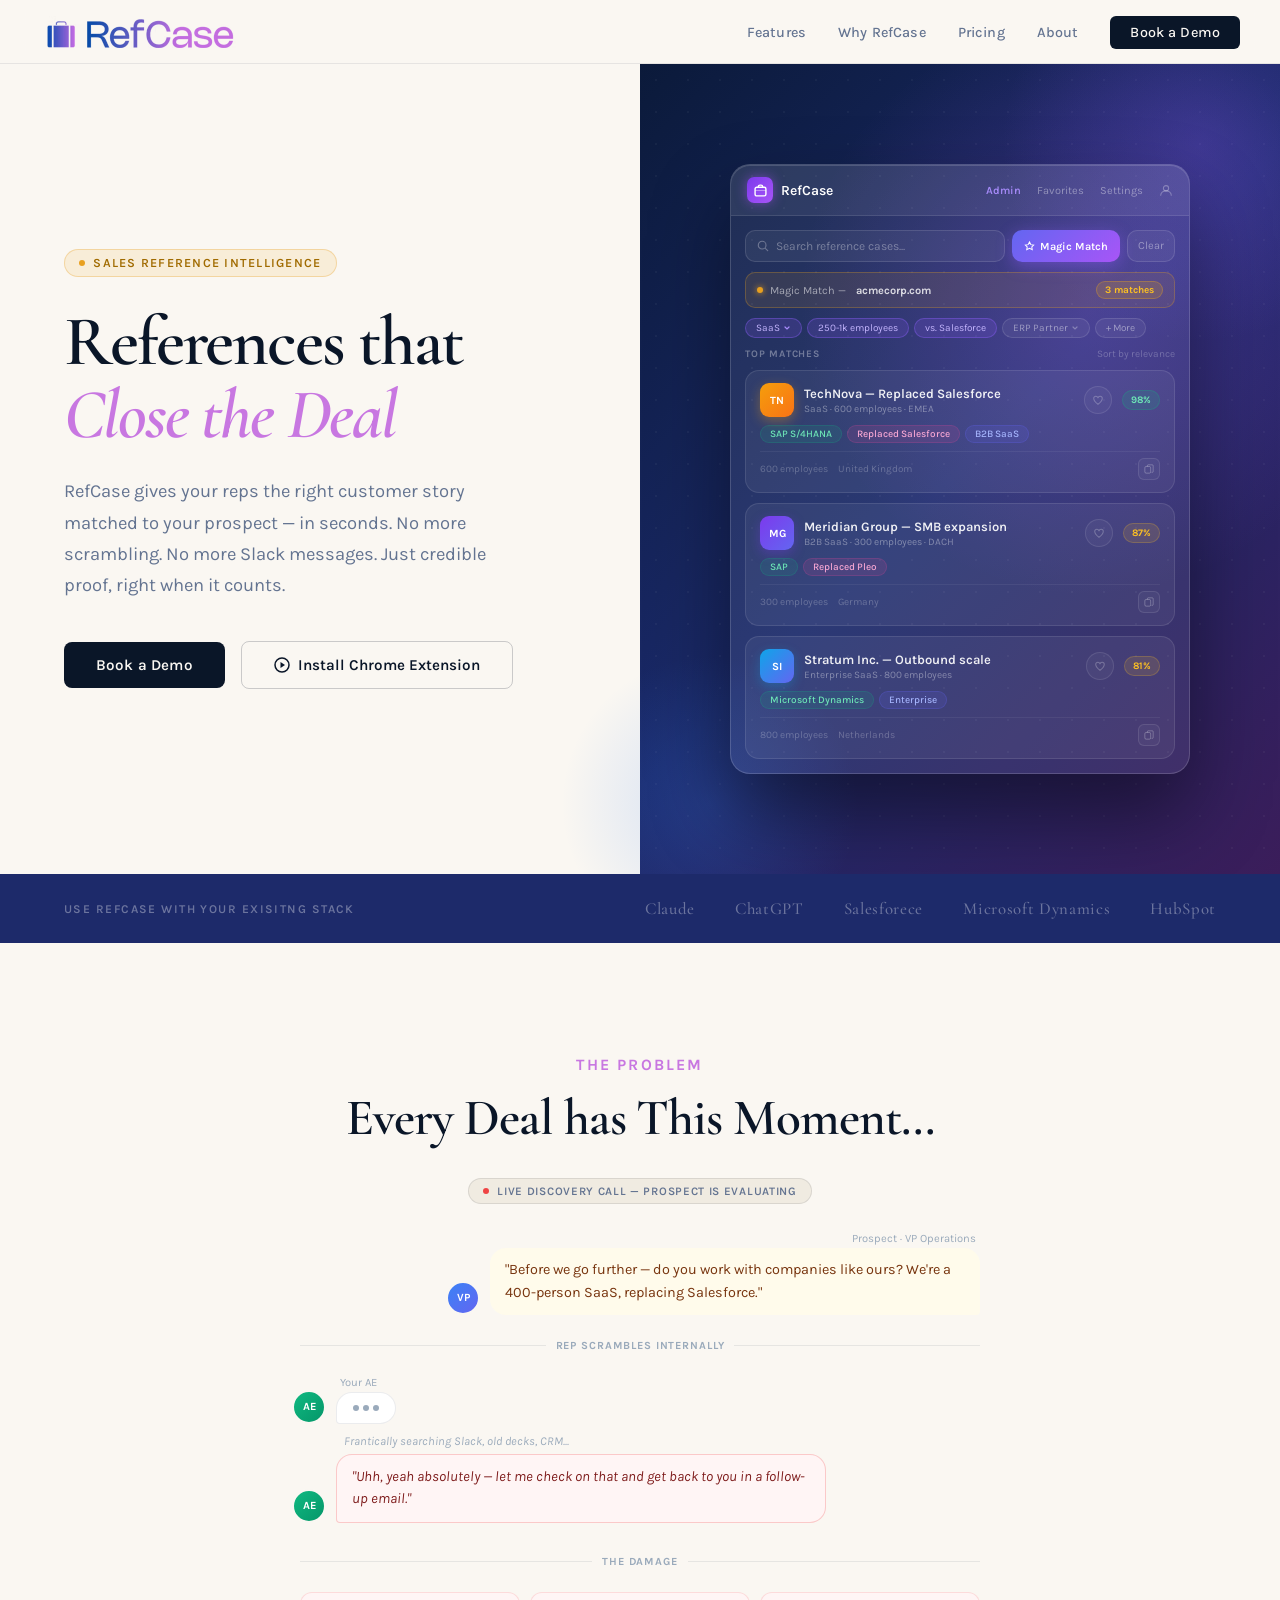
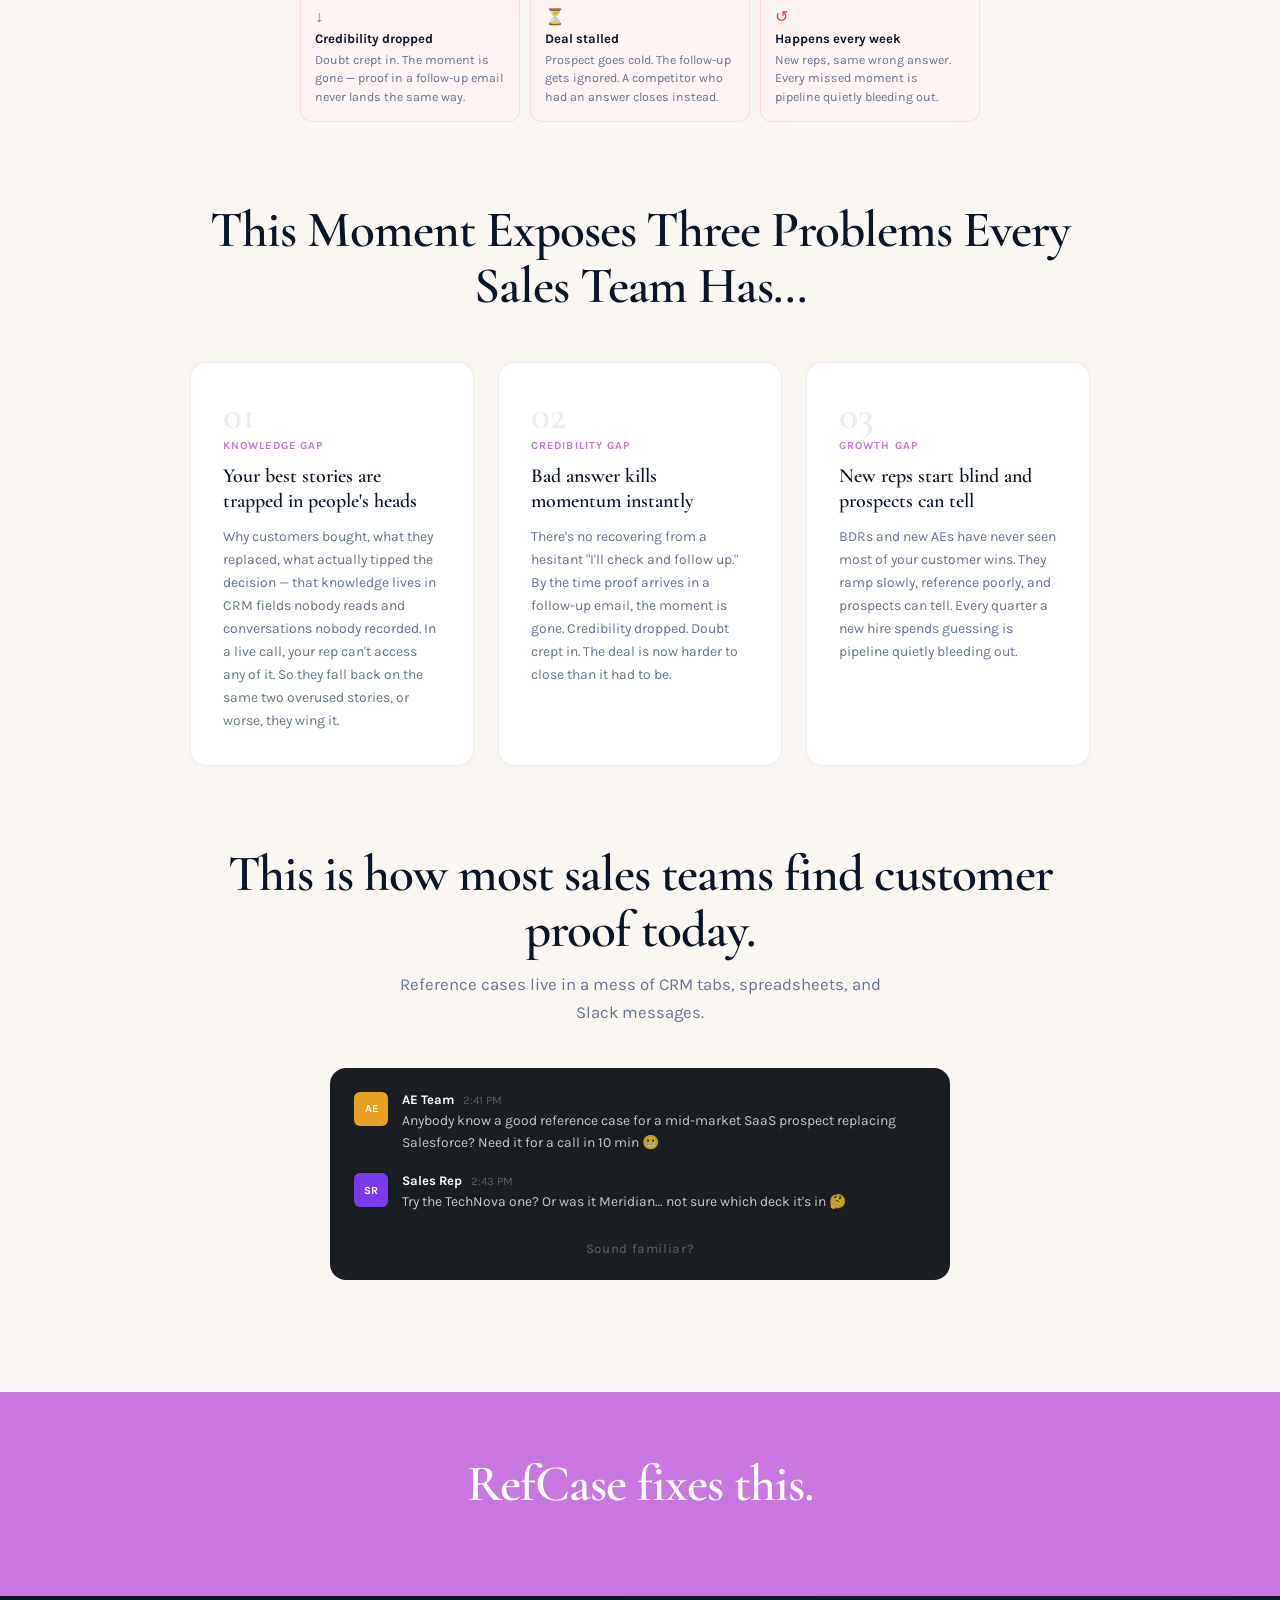
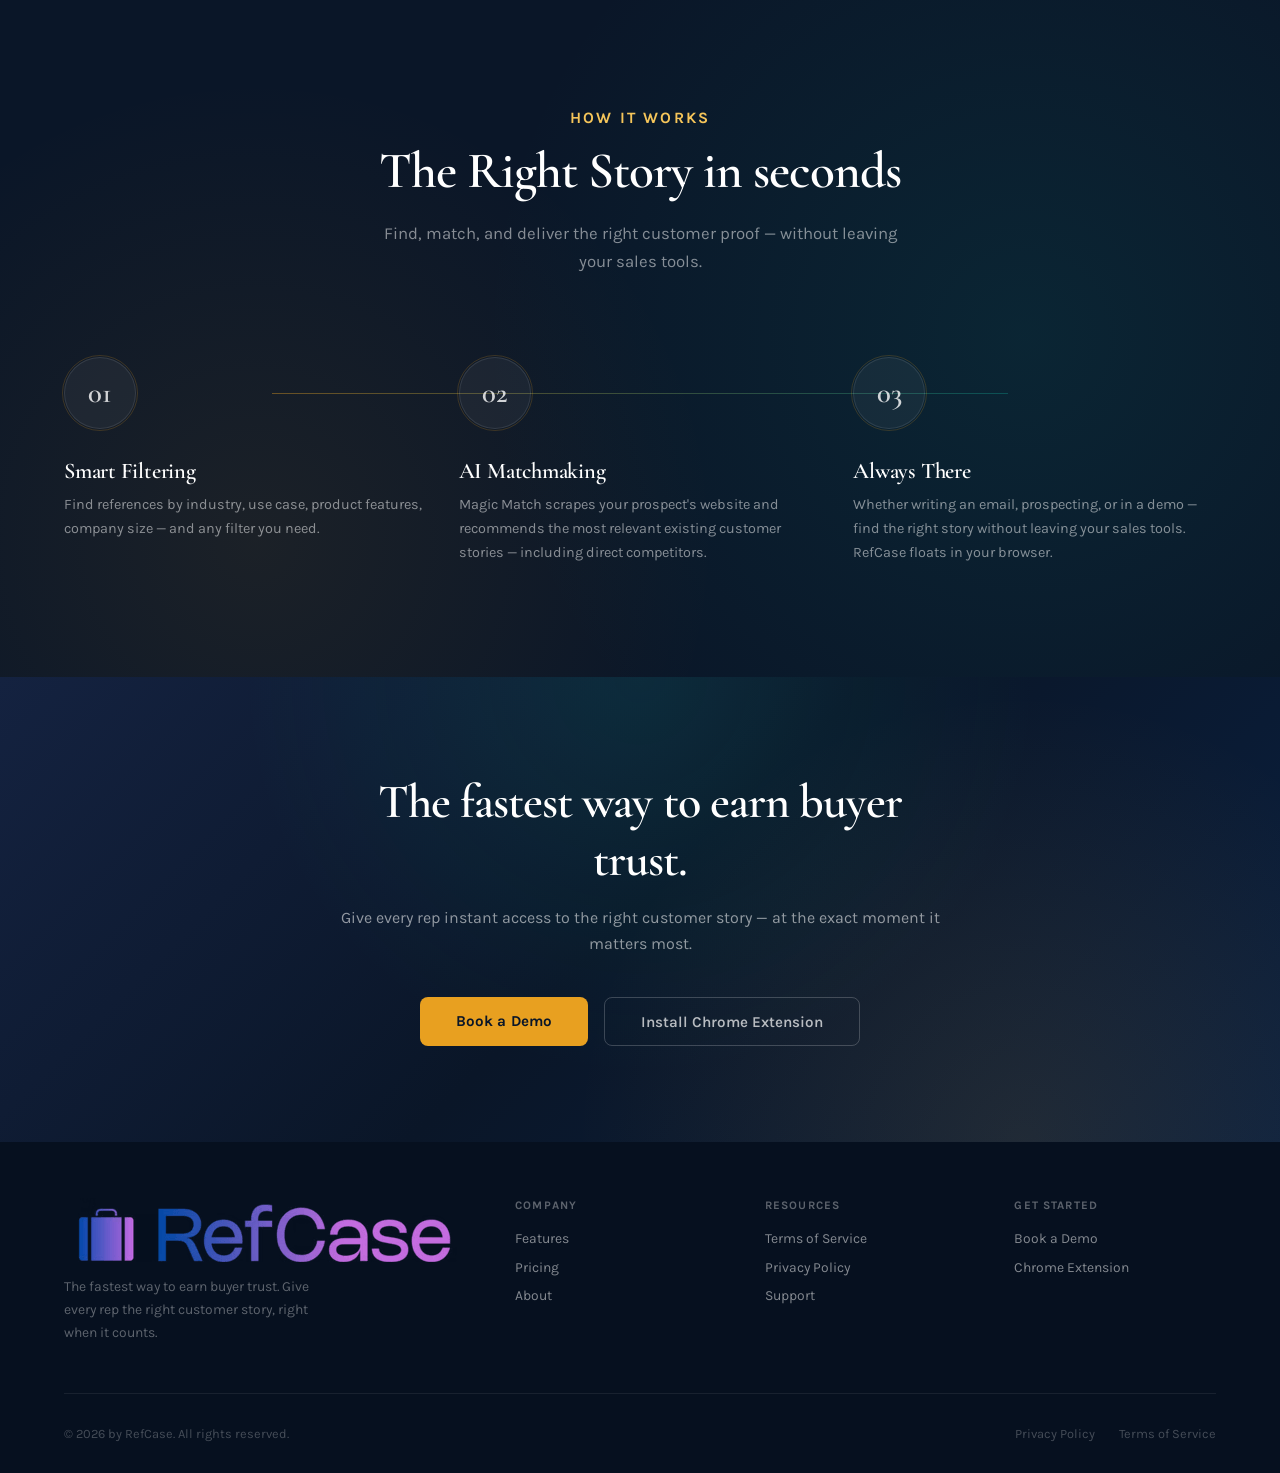
==== index.html @ 3f21d1bd "Update index.html" ====
<!DOCTYPE html>
<html lang="en">
<head>
  <meta charset="UTF-8" />
  <meta name="viewport" content="width=device-width, initial-scale=1.0" />
  <title>References that Close the Deal</title>
  <meta name="description" content="RefCase gives your reps the right customer story matched to your prospect — in seconds. No more scrambling. No more Slack messages. Just credible proof, right when it counts." />
  <link rel="icon" href="favicon.ico" />
  <link rel="preconnect" href="https://fonts.googleapis.com" />
  <link rel="preconnect" href="https://fonts.gstatic.com" crossorigin />
  <link href="https://fonts.googleapis.com/css2?family=Cormorant+Garamond:ital,wght@0,300;0,400;0,500;0,600;0,700;1,300;1,400;1,600&family=Karla:wght@300;400;500;600;700&display=swap" rel="stylesheet" />
  <link rel="stylesheet" href="styles.css" />
</head>
<body>

  <!-- ===================== NAV ===================== -->
  <nav class="rc-nav">
        <a href="/" class="rc-logo">
            <img src="refcase_logo.png" alt="RefCase Logo" class="rc-logo-img">
    </a>
    <ul class="rc-nav-links">
      <li><a href="#how-it-works">Features</a></li>
      <li><a href="#problems">Why RefCase</a></li>
      <li><a href="https://www.refcase.io/pricing-plans/list">Pricing</a></li>
      <li><a href="https://www.refcase.io/about-4">About</a></li>
      <li><a href="https://www.refcase.io/contact-8" class="rc-nav-cta">Book a Demo</a></li>
    </ul>
  </nav>

  <!-- ===================== HERO ===================== -->
  <section class="rc-hero">
    <div class="rc-hero-left">
      <div class="rc-hero-tag">
        <div class="rc-hero-tag-dot"></div>
        Sales Reference Intelligence
      </div>
      <!--
        ✏️ EDIT HERO HEADLINE
        Change the text between the <h1> tags.
        The <em> tag makes text italic + teal-coloured.
      -->
      <h1 class="rc-hero-h1">References that<br><em>Close the Deal</em></h1>

      <!--
        ✏️ EDIT HERO SUBTEXT
        Change the text inside the <p> tag below.
      -->
      <p class="rc-hero-sub">RefCase gives your reps the right customer story matched to your prospect — in seconds. No more scrambling. No more Slack messages. Just credible proof, right when it counts.</p>

      <div class="rc-hero-actions">
        <!--
          ✏️ EDIT BUTTONS
          Change button text between <a> tags.
          Change href="..." to update the link destination.
        -->
        <a href="https://calendar.app.google/RXbXHABojoUCLp5w7" class="rc-btn-primary">Book a Demo</a>
        <a href="https://chromewebstore.google.com/detail/refcase/ggefjeapiijanpcfjkcicklagkjidnmf" class="rc-btn-secondary">
          <svg width="16" height="16" viewBox="0 0 16 16" fill="none">
            <circle cx="8" cy="8" r="7" stroke="currentColor" stroke-width="1.5"/>
            <polygon points="6.5,5 11,8 6.5,11" fill="currentColor"/>
          </svg>
          Install Chrome Extension
        </a>
      </div>
    </div>

    <!-- ===================== HERO RIGHT ===================== -->
  
    <div class="rc-hero-right">
    <div class="rc-hero-bg-dots"></div>
    <div class="rc-hero-bg-glow"></div>
    <div class="rc-hero-bg-glow2"></div>
   <div class="g-panel">
    <div class="g-nav">
      <div class="g-brand">
        <div class="g-brand-icon">
          <svg width="13" height="13" viewBox="0 0 12 12" fill="none">
            <rect x="1" y="3" width="10" height="8" rx="1.5" stroke="white" stroke-width="1.3" fill="none"/>
            <path d="M4 3V2.5C4 1.67 4.67 1 5.5 1H6.5C7.33 1 8 1.67 8 2.5V3" stroke="white" stroke-width="1.3" fill="none" stroke-linecap="round"/>
            <line x1="1" y1="6" x2="11" y2="6" stroke="white" stroke-width="1" stroke-opacity="0.4"/>
          </svg>
        </div>
        RefCase
      </div>
      <div class="g-nav-links">
        <span class="act">Admin</span>
        <span>Favorites</span>
        <span>Settings</span>
        <svg width="14" height="14" viewBox="0 0 16 16" fill="none"><circle cx="8" cy="6" r="3" stroke="rgba(255,255,255,0.3)" stroke-width="1.2"/><path d="M2 14c0-3 2.7-5 6-5s6 2 6 5" stroke="rgba(255,255,255,0.3)" stroke-width="1.2" stroke-linecap="round"/></svg>
      </div>
    </div>
    <div class="g-body">
      <div class="g-search-row">
        <div class="g-input">
          <svg width="12" height="12" viewBox="0 0 14 14" fill="none"><circle cx="6" cy="6" r="4.5" stroke="rgba(255,255,255,0.3)" stroke-width="1.3"/><path d="M10 10l2.5 2.5" stroke="rgba(255,255,255,0.3)" stroke-width="1.3" stroke-linecap="round"/></svg>
          Search reference cases...
        </div>
        <div class="g-magic">
          <svg width="11" height="11" viewBox="0 0 12 12" fill="none"><path d="M6 1l1.5 3 3 .5-2 2 .5 3L6 8l-3 1.5.5-3-2-2 3-.5z" stroke="white" stroke-width="1.1" fill="none"/></svg>
          Magic Match
        </div>
        <div class="g-clear">Clear</div>
      </div>
      <div class="g-match-bar">
        <div class="g-dot"></div>
        Magic Match — <strong style="color:rgba(255,255,255,0.8);margin-left:3px">acmecorp.com</strong>
        <div class="g-match-badge">3 matches</div>
      </div>
      <div class="g-filters">
        <div class="g-pill act">SaaS <svg width="8" height="8" viewBox="0 0 8 8" fill="none"><path d="M2 3l2 2 2-2" stroke="#a78bfa" stroke-width="1.2" stroke-linecap="round"/></svg></div>
        <div class="g-pill act">250-1k employees</div>
        <div class="g-pill act">vs. Salesforce</div>
        <div class="g-pill">ERP Partner <svg width="8" height="8" viewBox="0 0 8 8" fill="none"><path d="M2 3l2 2 2-2" stroke="rgba(255,255,255,0.3)" stroke-width="1.2" stroke-linecap="round"/></svg></div>
        <div class="g-pill">+ More</div>
      </div>
      <div class="g-section-row">
        <div class="g-section-label">Top Matches</div>
        <div class="g-sort">Sort by relevance</div>
      </div>
      <div class="g-card">
        <div class="g-card-top">
          <div class="g-logo" style="background:linear-gradient(135deg,#f59e0b,#f97316);box-shadow:0 4px 12px rgba(245,158,11,0.35)">TN</div>
          <div class="g-card-info">
            <div class="g-card-name">TechNova — Replaced Salesforce</div>
            <div class="g-card-sub">SaaS · 600 employees · EMEA</div>
          </div>
          <div class="g-heart"><svg width="12" height="12" viewBox="0 0 14 14" fill="none"><path d="M7 12S2 8.5 2 5a2.5 2.5 0 015 0 2.5 2.5 0 015 0c0 3.5-5 7-5 7z" stroke="rgba(255,255,255,0.25)" stroke-width="1.2"/></svg></div>
          <div class="g-score hi">98%</div>
        </div>
        <div class="g-tags">
          <span class="g-tag gr">SAP S/4HANA</span>
          <span class="g-tag pk">Replaced Salesforce</span>
          <span class="g-tag bl">B2B SaaS</span>
        </div>
        <div class="g-card-footer">
          <div class="g-meta"><span>600 employees</span><span>United Kingdom</span></div>
          <div class="g-copy"><svg width="10" height="10" viewBox="0 0 12 12" fill="none"><rect x="1" y="3" width="7" height="8" rx="1.5" stroke="rgba(255,255,255,0.25)" stroke-width="1.2"/><path d="M4 3V2a1 1 0 011-1h5a1 1 0 011 1v7a1 1 0 01-1 1H9" stroke="rgba(255,255,255,0.25)" stroke-width="1.2"/></svg></div>
        </div>
      </div>
      <div class="g-card">
        <div class="g-card-top">
          <div class="g-logo" style="background:linear-gradient(135deg,#7c3aed,#6366f1);box-shadow:0 4px 12px rgba(124,58,237,0.35)">MG</div>
          <div class="g-card-info">
            <div class="g-card-name">Meridian Group — SMB expansion</div>
            <div class="g-card-sub">B2B SaaS · 300 employees · DACH</div>
          </div>
          <div class="g-heart"><svg width="12" height="12" viewBox="0 0 14 14" fill="none"><path d="M7 12S2 8.5 2 5a2.5 2.5 0 015 0 2.5 2.5 0 015 0c0 3.5-5 7-5 7z" stroke="rgba(255,255,255,0.25)" stroke-width="1.2"/></svg></div>
          <div class="g-score md">87%</div>
        </div>
        <div class="g-tags">
          <span class="g-tag gr">SAP</span>
          <span class="g-tag pk">Replaced Pleo</span>
        </div>
        <div class="g-card-footer">
          <div class="g-meta"><span>300 employees</span><span>Germany</span></div>
          <div class="g-copy"><svg width="10" height="10" viewBox="0 0 12 12" fill="none"><rect x="1" y="3" width="7" height="8" rx="1.5" stroke="rgba(255,255,255,0.25)" stroke-width="1.2"/><path d="M4 3V2a1 1 0 011-1h5a1 1 0 011 1v7a1 1 0 01-1 1H9" stroke="rgba(255,255,255,0.25)" stroke-width="1.2"/></svg></div>
        </div>
      </div>
      <div class="g-card">
        <div class="g-card-top">
          <div class="g-logo" style="background:linear-gradient(135deg,#0ea5e9,#6366f1);box-shadow:0 4px 12px rgba(14,165,233,0.3)">SI</div>
          <div class="g-card-info">
            <div class="g-card-name">Stratum Inc. — Outbound scale</div>
            <div class="g-card-sub">Enterprise SaaS · 800 employees</div>
          </div>
          <div class="g-heart"><svg width="12" height="12" viewBox="0 0 14 14" fill="none"><path d="M7 12S2 8.5 2 5a2.5 2.5 0 015 0 2.5 2.5 0 015 0c0 3.5-5 7-5 7z" stroke="rgba(255,255,255,0.25)" stroke-width="1.2"/></svg></div>
          <div class="g-score md">81%</div>
        </div>
        <div class="g-tags">
          <span class="g-tag gr">Microsoft Dynamics</span>
          <span class="g-tag bl">Enterprise</span>
        </div>
        <div class="g-card-footer">
          <div class="g-meta"><span>800 employees</span><span>Netherlands</span></div>
          <div class="g-copy"><svg width="10" height="10" viewBox="0 0 12 12" fill="none"><rect x="1" y="3" width="7" height="8" rx="1.5" stroke="rgba(255,255,255,0.25)" stroke-width="1.2"/><path d="M4 3V2a1 1 0 011-1h5a1 1 0 011 1v7a1 1 0 01-1 1H9" stroke="rgba(255,255,255,0.25)" stroke-width="1.2"/></svg></div>
        </div>
      </div>
</div>
</section>

   <!-- TECH STACK TRUST BAR -->
  <div class="rc-trust-bar">
    <span class="rc-trust-label">Use RefCase with your exisitng stack</span>
    <div class="rc-trust-companies">
      <span class="rc-trust-company">Claude</span>
      <span class="rc-trust-company">ChatGPT</span>
      <span class="rc-trust-company">Salesforece</span>
      <span class="rc-trust-company">Microsoft Dynamics</span>
      <span class="rc-trust-company">HubSpot</span>

    </div>
  </div>
  
  <!-- ===================== THE PROBLEM ===================== -->
  <section id="problems" class="rc-moment-section">
    <div class="rc-moment-inner">
      <span class="rc-section-tag" style="text-align:center;display:block">The Problem</span>

      <!--
        ✏️ EDIT SECTION HEADLINES & CALLOUT TEXT
        Find the text between the tags below and update it.
      -->
      <h2 class="rc-section-h2" style="text-align:center;margin-bottom:2rem">Every Deal has This Moment...</h2>

     <div class="rc-convo-wrap">

        <div class="rc-convo-context">
          <span><div class="rc-live-dot"></div> Live discovery call — prospect is evaluating</span>
        </div>

        <div class="rc-msg-row rc-msg-right">
          <div class="rc-msg-col">
            <div class="rc-msg-name">Prospect · VP Operations</div>
            <div class="rc-bubble rc-bubble-pain">"Before we go further — do you work with companies like ours? We're a 400-person SaaS, replacing Salesforce."</div>
          </div>
          <div class="rc-avatar rc-avatar-prospect">VP</div>
        </div>

        <div class="rc-convo-divider">
          <div class="rc-divider-line"></div>
          <div class="rc-divider-label">Rep scrambles internally</div>
          <div class="rc-divider-line"></div>
        </div>

        <div class="rc-msg-row">
          <div class="rc-avatar rc-avatar-rep">AE</div>
          <div class="rc-msg-col">
            <div class="rc-msg-name">Your AE</div>
            <div class="rc-typing"><span></span><span></span><span></span></div>
          </div>
        </div>

        <div class="rc-scramble-note">Frantically searching Slack, old decks, CRM...</div>

        <div class="rc-msg-row" style="margin-top: 4px;">
          <div class="rc-avatar rc-avatar-rep">AE</div>
          <div class="rc-msg-col">
            <div class="rc-bubble rc-bubble-bad">"Uhh, yeah absolutely — let me check on that and get back to you in a follow-up email."</div>
          </div>
        </div>

        <div class="rc-convo-divider" style="margin-top: 2rem;">
          <div class="rc-divider-line"></div>
          <div class="rc-divider-label">The damage</div>
          <div class="rc-divider-line"></div>
        </div>

        <div class="rc-outcome-row">
          <div class="rc-outcome-card">
            <div class="rc-outcome-icon">↓</div>
            <div class="rc-outcome-label">Credibility dropped</div>
            <div class="rc-outcome-desc">Doubt crept in. The moment is gone — proof in a follow-up email never lands the same way.</div>
          </div>
          <div class="rc-outcome-card">
            <div class="rc-outcome-icon">⏳</div>
            <div class="rc-outcome-label">Deal stalled</div>
            <div class="rc-outcome-desc">Prospect goes cold. The follow-up gets ignored. A competitor who had an answer closes instead.</div>
          </div>
          <div class="rc-outcome-card">
            <div class="rc-outcome-icon">↺</div>
            <div class="rc-outcome-label">Happens every week</div>
            <div class="rc-outcome-desc">New reps, same wrong answer. Every missed moment is pipeline quietly bleeding out.</div>
          </div>
        </div>

      </div>

      <h2 class="rc-section-h2" style="text-align:center;margin-top:5rem;margin-bottom:3rem">
        This Moment Exposes Three Problems Every Sales Team Has...
      </h2>

      <div class="rc-problems-grid">

        <!--
          ✏️ EDIT PROBLEM CARDS
          Each card has a number, label, <h3> title, and <p> body.
          Update the text inside those tags.
        -->
        <div class="rc-problem-card">
          <div class="rc-problem-num">01</div>
          <div class="rc-problem-label">Knowledge Gap</div>
          <h3>Your best stories are trapped in people's heads</h3>
          <p>Why customers bought, what they replaced, what actually tipped the decision — that knowledge lives in CRM fields nobody reads and conversations nobody recorded. In a live call, your rep can't access any of it. So they fall back on the same two overused stories, or worse, they wing it.</p>
        </div>

        <div class="rc-problem-card">
          <div class="rc-problem-num">02</div>
          <div class="rc-problem-label">Credibility Gap</div>
          <h3>Bad answer kills momentum instantly</h3>
          <p>There's no recovering from a hesitant "I'll check and follow up." By the time proof arrives in a follow-up email, the moment is gone. Credibility dropped. Doubt crept in. The deal is now harder to close than it had to be.</p>
        </div>

        <div class="rc-problem-card">
          <div class="rc-problem-num">03</div>
          <div class="rc-problem-label">Growth Gap</div>
          <h3>New reps start blind and prospects can tell</h3>
          <p>BDRs and new AEs have never seen most of your customer wins. They ramp slowly, reference poorly, and prospects can tell. Every quarter a new hire spends guessing is pipeline quietly bleeding out.</p>
        </div>

      </div>

      <!-- Slack mess illustration -->
      <div class="rc-mess-block">
        <h2 class="rc-section-h2" style="text-align:center;margin-bottom:0.75rem">This is how most sales teams find customer proof today.</h2>
        <p class="rc-section-sub" style="text-align:center;margin:0 auto 2.5rem">Reference cases live in a mess of CRM tabs, spreadsheets, and Slack messages.</p>
        <div class="rc-slack-mock">
          <!--
            ✏️ EDIT SLACK MESSAGES
            Update name, time, and message text in the blocks below.
          -->
          <div class="rc-slack-msg">
            <div class="rc-slack-avatar" style="background:#e8a020">AE</div>
            <div class="rc-slack-body">
              <div class="rc-slack-name">AE Team <span class="rc-slack-time">2:41 PM</span></div>
              <div class="rc-slack-text">Anybody know a good reference case for a mid-market SaaS prospect replacing Salesforce? Need it for a call in 10 min 😬</div>
            </div>
          </div>
          <div class="rc-slack-msg">
            <div class="rc-slack-avatar" style="background:#7c3aed">SR</div>
            <div class="rc-slack-body">
              <div class="rc-slack-name">Sales Rep <span class="rc-slack-time">2:43 PM</span></div>
              <div class="rc-slack-text">Try the TechNova one? Or was it Meridian… not sure which deck it's in 🤔</div>
            </div>
          </div>
          <div class="rc-slack-label">Sound familiar?</div>
        </div>
      </div>
    </div>
  </section>

  <!-- ===================== THE FIX ===================== -->
  <section class="rc-fix-section">
    <div class="rc-fix-inner">
      <h2 class="rc-section-h2" style="text-align:center;color:white;font-size:clamp(2rem,4vw,3.5rem)">RefCase fixes this.</h2>
    </div>
  </section>

  <!-- ===================== HOW IT WORKS ===================== -->
  <section id="how-it-works" class="rc-hiw">
    <div class="rc-hiw-bg"></div>
    <div class="rc-hiw-inner">
      <div class="rc-hiw-header">
        <span class="rc-section-tag">How It Works</span>
        <!--
          ✏️ EDIT HOW IT WORKS HEADLINE & SUBTEXT below.
        -->
        <h2 class="rc-section-h2">The Right Story in seconds</h2>
        <p class="rc-section-sub">Find, match, and deliver the right customer proof — without leaving your sales tools.</p>
      </div>
      <div class="rc-steps">
        <!--
          ✏️ EDIT STEPS: update <h3> and <p> for each step.
        -->
        <div class="rc-step">
          <div class="rc-step-num">01</div>
          <h3>Smart Filtering</h3>
          <p>Find references by industry, use case, product features, company size — and any filter you need.</p>
        </div>
        <div class="rc-step">
          <div class="rc-step-num">02</div>
          <h3>AI Matchmaking</h3>
          <p>Magic Match scrapes your prospect's website and recommends the most relevant existing customer stories — including direct competitors.</p>
        </div>
        <div class="rc-step">
          <div class="rc-step-num">03</div>
          <h3>Always There</h3>
          <p>Whether writing an email, prospecting, or in a demo — find the right story without leaving your sales tools. RefCase floats in your browser.</p>
        </div>
      </div>
    </div>
  </section>

  <!-- ===================== CTA ===================== -->
  <section class="rc-cta-banner">
    <div class="rc-cta-banner-bg"></div>
    <div class="rc-cta-banner-inner">
      <!--
        ✏️ EDIT CTA SECTION TEXT below.
      -->
      <h2>The fastest way to earn buyer trust.</h2>
      <p>Give every rep instant access to the right customer story — at the exact moment it matters most.</p>
      <div class="rc-cta-banner-actions">
        <a href="https://calendar.app.google/RXbXHABojoUCLp5w7" class="rc-btn-amber">Book a Demo</a>
        <a href="https://chromewebstore.google.com/detail/refcase/ggefjeapiijanpcfjkcicklagkjidnmf" class="rc-btn-ghost">Install Chrome Extension</a>
      </div>
     
    </div>
  </section>

  <!-- ===================== FOOTER ===================== -->
  <footer class="rc-footer">
    <div class="rc-footer-top">
      <div class="rc-footer-brand">
        <div class="rc-footer-logo">
  <img src="refcase_logo.png" alt="RefCase Logo" class="rc-footer-logo-img">
</div>
        <!--
          ✏️ EDIT FOOTER TAGLINE below.
        -->
        <p>The fastest way to earn buyer trust. Give every rep the right customer story, right when it counts.</p>
      </div>
      <div class="rc-footer-col">
        <h4>Company</h4>
        <ul>
          <li><a href="https://www.refcase.io">Features</a></li>
          <li><a href="https://www.refcase.io/pricing-plans/list">Pricing</a></li>
          <li><a href="https://www.refcase.io/about-4">About</a></li>
        </ul>
      </div>
      <div class="rc-footer-col">
        <h4>Resources</h4>
        <ul>
          <li><a href="https://www.refcase.io/copy-of-privacy-policy">Terms of Service</a></li>
          <li><a href="https://www.refcase.io/privacy-policy">Privacy Policy</a></li>
          <li><a href="https://www.refcase.io/support">Support</a></li>
        </ul>
      </div>
      <div class="rc-footer-col">
        <h4>Get Started</h4>
        <ul>
          <li><a href="https://www.refcase.io/contact-8">Book a Demo</a></li>
          <li><a href="https://chromewebstore.google.com/detail/refcase/ggefjeapiijanpcfjkcicklagkjidnmf">Chrome Extension</a></li>
        </ul>
      </div>
    </div>
    <div class="rc-footer-bottom">
      <!--
        ✏️ EDIT COPYRIGHT YEAR below.
      -->
      <div class="rc-footer-copy">© 2026 by RefCase. All rights reserved.</div>
      <div class="rc-footer-legal">
        <a href="https://www.refcase.io/privacy-policy">Privacy Policy</a>
        <a href="https://www.refcase.io/copy-of-privacy-policy">Terms of Service</a>
      </div>
    </div>
  </footer>

  <script src="script.js"></script>
</body>
</html>
---- styles.css ----
/* =========================================================
   RefCase â€” styles.css
   GitHub Pages ready Â· no build tools required
   ========================================================= */

/* --- Reset & Base --- */
*, *::before, *::after { box-sizing: border-box; margin: 0; padding: 0; }
html { -webkit-text-size-adjust: 100%; scroll-behavior: smooth; }
body {
  -webkit-font-smoothing: antialiased;
  font-family: 'Karla', system-ui, sans-serif;
  background: var(--cream);
  color: var(--text-body);
  overflow-x: hidden;
}
img, svg, video { display: block; max-width: 100%; }
a { color: inherit; text-decoration: inherit; }
ul, ol { list-style: none; }
button { font: inherit; cursor: pointer; border: none; background: none; }

/* --- Design Tokens --- */
:root {
  --navy:        #0a1628;
  --navy-mid:    #142240;
  --navy-light:  #1e3a5f;
  --amber:       #e8a020;
  --amber-light: #f5c55a;
  --teal:        #c877e1;
  --cream:       #faf7f2;
  --cream-dark:  #f0ebe1;
  --slate:       #647491;
  --slate-light: #9aaabb;
  --white:       #ffffff;
  --text-dark:   #0a1628;
  --text-body:   #334155;
}

/* --- Animations --- */
@keyframes fadeSlideUp {
  from { opacity: 0; transform: translateY(20px); }
  to   { opacity: 1; transform: translateY(0); }
}
@keyframes pulse {
  0%, 100% { opacity: 1; transform: scale(1); }
  50%       { opacity: 0.5; transform: scale(0.8); }
}

/* =========================================================
   NAV
   ========================================================= */
.rc-nav {
  position: sticky;
  top: 0;
  z-index: 100;
  background: rgba(250,247,242,0.92);
  backdrop-filter: blur(12px);
  border-bottom: 1px solid rgba(10,22,40,0.08);
  padding:  16px 40px;
  display: flex;
  align-items: center;
  justify-content: space-between;
  height: 64px;
}
.rc-logo {
  display: flex;
  align-items: center;
  gap: 10px;
  font-family: 'Cormorant Garamond', serif;
  font-size: 1.5rem;
  font-weight: 600;
  color: var(--navy);
  letter-spacing: -0.02em;
}
.rc-logo-img {
  height: 32px; /* adjust as needed */
  width: auto;
  display: block;
}
.rc-nav-links {
  display: flex;
  align-items: center;
  gap: 2rem;
}
.rc-nav-links a {
  color: var(--slate);
  font-size: 0.9rem;
  font-weight: 500;
  letter-spacing: 0.01em;
  transition: color 0.2s;
}
.rc-nav-links a:hover { color: var(--navy); }
.rc-nav-cta {
  background: var(--navy) !important;
  color: var(--cream) !important;
  padding: 0.5rem 1.25rem;
  border-radius: 6px;
  transition: background 0.2s, transform 0.15s !important;
}
.rc-nav-cta:hover {
  background: var(--navy-light) !important;
  transform: translateY(-1px);
}

/* =========================================================
   HERO
   ========================================================= */
.rc-hero {
  min-height: 90vh;
  display: grid;
  grid-template-columns: 1fr 1fr;
  position: relative;
  overflow: hidden;
  align-items: center;
}
.rc-hero-left {
  padding: 5rem 3rem 5rem 4rem;
  display: flex;
  flex-direction: column;
  justify-content: center;
  position: relative;
  z-index: 2;
}
.rc-hero-tag {
  display: inline-flex;
  align-items: center;
  gap: 8px;
  background: rgba(232,160,32,0.12);
  border: 1px solid rgba(232,160,32,0.3);
  color: #a06b00;
  font-size: 0.78rem;
  font-weight: 600;
  letter-spacing: 0.1em;
  text-transform: uppercase;
  padding: 0.35rem 0.9rem;
  border-radius: 100px;
  margin-bottom: 1.75rem;
  width: fit-content;
  animation: fadeSlideUp 0.6s ease both;
}
.rc-hero-tag-dot {
  width: 6px;
  height: 6px;
  background: var(--amber);
  border-radius: 50%;
  animation: pulse 2s ease-in-out infinite;
}
.rc-hero-h1 {
  font-family: 'Cormorant Garamond', serif;
  font-size: clamp(3rem, 5.5vw, 5.5rem);
  font-weight: 600;
  line-height: 1.05;
  color: var(--navy);
  letter-spacing: -0.03em;
  margin-bottom: 1.5rem;
  animation: fadeSlideUp 0.6s 0.1s ease both;
}
.rc-hero-h1 em { font-style: italic; color: var(--teal); }
.rc-hero-sub {
  font-size: 1.15rem;
  line-height: 1.7;
  color: var(--slate);
  max-width: 460px;
  margin-bottom: 2.5rem;
  animation: fadeSlideUp 0.6s 0.2s ease both;
}
.rc-hero-actions {
  display: flex;
  align-items: center;
  gap: 1rem;
  flex-wrap: wrap;
  animation: fadeSlideUp 0.6s 0.3s ease both;
}
.rc-btn-primary {
  background: var(--navy);
  color: var(--cream);
  padding: 0.85rem 2rem;
  border-radius: 8px;
  font-size: 0.95rem;
  font-weight: 600;
  font-family: 'Karla', sans-serif;
  letter-spacing: 0.01em;
  transition: background 0.2s, transform 0.15s, box-shadow 0.2s;
  display: inline-block;
}
.rc-btn-primary:hover {
  background: var(--navy-light);
  transform: translateY(-2px);
  box-shadow: 0 8px 24px rgba(10,22,40,0.2);
}
.rc-btn-secondary {
  background: transparent;
  color: var(--navy);
  padding: 0.85rem 2rem;
  border-radius: 8px;
  font-size: 0.95rem;
  font-weight: 600;
  font-family: 'Karla', sans-serif;
  border: 1.5px solid rgba(10,22,40,0.2);
  transition: border-color 0.2s, background 0.2s;
  display: inline-flex;
  align-items: center;
  gap: 0.5rem;
}
.rc-btn-secondary:hover {
  border-color: var(--navy);
  background: rgba(10,22,40,0.04);
}
.rc-hero-social-proof {
  margin-top: 3rem;
  display: flex;
  align-items: center;
  gap: 1rem;
  animation: fadeSlideUp 0.6s 0.4s ease both;
}
.rc-avatars { display: flex; }
.rc-avatar {
  width: 32px;
  height: 32px;
  border-radius: 50%;
  border: 2px solid var(--cream);
  margin-left: -8px;
  font-size: 0.7rem;
  font-weight: 700;
  display: flex;
  align-items: center;
  justify-content: center;
  color: white;
}
.rc-avatars .rc-avatar:first-child { margin-left: 0; }
.rc-social-text { font-size: 0.82rem; color: var(--slate); line-height: 1.4; }
.rc-social-text strong { color: var(--navy); font-weight: 600; }

/* Hero Right */
.rc-hero-right {
  display: flex;
  position: relative;
  align-items: center;
  justify-content: center;
  align-self: stretch;        /* ← fills the full grid row */
  min-height: 90vh;           /* ← fallback to match hero height */
  background: radial-gradient(
      circle at 70% 30%,
      rgba(168, 85, 247, 0.25),
      transparent 40%
    ),
    linear-gradient(
      135deg,
      #0b1a3a 0%,
      #1b2a6b 50%,
      #3b1d5a 100%
    );
}
.rc-demo {
  width: 100%;
  max-width: 460px;
  background: rgba(255,255,255,0.06);
  border-radius: 14px;
  padding: 1.25rem;
  position: relative;
  z-index: 2;
}
.rc-hero-bg-dots {
  position: absolute;
  inset: 0;
  background-image: radial-gradient(circle, rgba(255,255,255,0.04) 1px, transparent 1px);
  background-size: 32px 32px;
}
.rc-hero-bg-glow {
  position: absolute;
  width: 400px;
  height: 400px;
  background: radial-gradient(circle, rgba(139,92,246,0.25) 0%, transparent 70%);
  top: -120px;
  right: -120px;
  pointer-events: none;
}
.rc-hero-bg-glow2 {
  position: absolute;
  width: 300px;
  height: 300px;
  background: radial-gradient(circle, rgba(59,130,246,0.2) 0%, transparent 70%);
  bottom: -80px;
  left: -80px;
  pointer-events: none;
}

/* Dashboard Mockup */
.rc-mock-wrap {
  background: linear-gradient(135deg, #0b1a3a 0%, #1b2a6b 50%, #3b1d5a 100%);
  border-radius: 20px;
  padding: 3px;
  max-width: 440px;
  margin: 0 auto;
}
.rc-mock {
  background: #f8f7ff;
  border-radius: 18px;
  overflow: hidden;
  font-family: 'Karla', sans-serif;
}
.rc-mock-nav {
  background: white;
  border-bottom: 0.5px solid #e8e6f0;
  padding: 10px 14px;
  display: flex;
  align-items: center;
  justify-content: space-between;
}
.rc-mock-brand {
  display: flex;
  align-items: center;
  gap: 6px;
  font-size: 13px;
  font-weight: 500;
  color: #1a1040;
}
.rc-mock-brand-icon {
  width: 20px;
  height: 20px;
  background: linear-gradient(135deg, #7c3aed, #a855f7);
  border-radius: 5px;
  display: flex;
  align-items: center;
  justify-content: center;
}
.rc-mock-nav-links {
  display: flex;
  gap: 14px;
  align-items: center;
}
.rc-mock-nav-links span { font-size: 11px; color: #888; }
.rc-mock-nav-links span.active { color: #7c3aed; font-weight: 500; }
.rc-mock-body {
  padding: 14px;
  display: flex;
  flex-direction: column;
  gap: 10px;
}
.rc-mock-search-row { display: flex; gap: 6px; }
.rc-mock-input {
  flex: 1;
  border: 1px solid #e0ddf0;
  border-radius: 8px;
  padding: 7px 10px;
  font-size: 12px;
  color: #aaa;
  background: white;
  display: flex;
  align-items: center;
  gap: 6px;
}
.rc-mock-magic {
  background: linear-gradient(135deg, #6366f1, #a855f7);
  color: white;
  border-radius: 8px;
  padding: 7px 11px;
  font-size: 11px;
  font-weight: 500;
  display: flex;
  align-items: center;
  gap: 5px;
  white-space: nowrap;
}
.rc-mock-clear {
  border: 1px solid #e0ddf0;
  border-radius: 8px;
  padding: 7px 9px;
  font-size: 11px;
  color: #888;
  background: white;
}
.rc-mock-match-bar {
  background: rgba(232,160,32,0.08);
  border: 1px solid rgba(232,160,32,0.25);
  border-radius: 8px;
  padding: 7px 10px;
  display: flex;
  align-items: center;
  gap: 6px;
  font-size: 11px;
  color: #666;
}
.rc-mock-match-dot {
  width: 6px; height: 6px;
  border-radius: 50%;
  background: #e8a020;
  flex-shrink: 0;
}
.rc-mock-match-badge {
  margin-left: auto;
  background: rgba(232,160,32,0.15);
  color: #a06b00;
  font-size: 10px;
  font-weight: 600;
  padding: 2px 7px;
  border-radius: 100px;
  border: 1px solid rgba(232,160,32,0.3);
}
.rc-mock-filters { display: flex; gap: 5px; flex-wrap: wrap; }
.rc-mock-filter {
  font-size: 10px;
  padding: 3px 9px;
  border-radius: 100px;
  border: 1px solid #e0ddf0;
  background: white;
  color: #888;
  display: flex;
  align-items: center;
  gap: 3px;
}
.rc-mock-filter.active {
  background: rgba(124,58,237,0.08);
  border-color: rgba(124,58,237,0.3);
  color: #7c3aed;
}
.rc-mock-section-row { display: flex; justify-content: space-between; align-items: center; }
.rc-mock-section-label {
  font-size: 11px;
  font-weight: 500;
  color: #888;
  text-transform: uppercase;
  letter-spacing: 0.05em;
}
.rc-mock-sort { font-size: 10px; color: #aaa; }
.rc-card {
  background: white;
  border: 1px solid #eeeaf8;
  border-radius: 12px;
  padding: 11px 13px;
  display: flex;
  flex-direction: column;
  gap: 7px;
  transition: border-color 0.15s;
}
.rc-card:hover { border-color: #c4b5fd; }
.rc-card-top { display: flex; align-items: center; gap: 9px; }
.rc-card-logo {
  width: 32px; height: 32px;
  border-radius: 8px;
  display: flex;
  align-items: center;
  justify-content: center;
  font-size: 11px;
  font-weight: 700;
  color: white;
  flex-shrink: 0;
}
.rc-card-info { flex: 1; min-width: 0; }
.rc-card-name { font-size: 13px; font-weight: 500; color: #1a1040; }
.rc-card-sub { font-size: 11px; color: #999; margin-top: 1px; }
.rc-card-heart {
  width: 26px; height: 26px;
  border-radius: 50%;
  border: 1px solid #eeeaf8;
  display: flex;
  align-items: center;
  justify-content: center;
  flex-shrink: 0;
}
.rc-card-tags { display: flex; gap: 5px; flex-wrap: wrap; }
.rc-tag {
  font-size: 10px;
  padding: 2px 8px;
  border-radius: 100px;
  font-weight: 500;
}
.rc-tag.green { background: rgba(16,185,129,0.1); color: #065f46; border: 1px solid rgba(16,185,129,0.2); }
.rc-tag.pink  { background: rgba(236,72,153,0.1);  color: #9d174d; border: 1px solid rgba(236,72,153,0.2); }
.rc-tag.blue  { background: rgba(59,130,246,0.1);  color: #1e40af; border: 1px solid rgba(59,130,246,0.2); }
.rc-card-footer {
  display: flex;
  justify-content: space-between;
  align-items: center;
  padding-top: 4px;
  border-top: 0.5px solid #f0edf8;
}
.rc-card-meta { font-size: 10px; color: #bbb; display: flex; gap: 10px; }
.rc-card-copy {
  width: 22px; height: 22px;
  border-radius: 5px;
  border: 1px solid #e8e4f5;
  display: flex;
  align-items: center;
  justify-content: center;
}
.rc-card-score {
  font-size: 10px;
  font-weight: 700;
  padding: 2px 7px;
  border-radius: 100px;
}
.rc-card-score.high { background: rgba(16,185,129,0.12); color: #065f46; }
.rc-card-score.mid  { background: rgba(232,160,32,0.12);  color: #92400e; }

/* SECTION HEADER */
.rc-db-section {
  display: flex;
  justify-content: space-between;
  font-size: 0.75rem;
  color: rgba(255,255,255,0.7);
  margin-bottom: 0.6rem;
}

.rc-db-sort {
  opacity: 0.6;
}

/* CARDS */
.rc-db-cards {
  display: flex;
  flex-direction: column;
  gap: 0.6rem;
}

.rc-db-card {
  background: rgba(255,255,255,0.05);
  border: 1px solid rgba(255,255,255,0.08);
  border-radius: 10px;
  padding: 0.75rem;
}

/* CARD HEADER */
.rc-db-card-header {
  display: flex;
  gap: 0.5rem;
  align-items: center;
  margin-bottom: 0.3rem;
}

.rc-db-logo {
  width: 28px;
  height: 28px;
  border-radius: 6px;
  background: #f59e0b;
  display: flex;
  align-items: center;
  justify-content: center;
  font-size: 0.7rem;
  font-weight: 700;
}

.rc-db-logo.lego {
  background: #ef4444;
}

/* TEXT */
.rc-db-card-title {
  font-size: 0.8rem;
  font-weight: 600;
  color: white;
}

.rc-db-card-sub {
  font-size: 0.65rem;
  color: rgba(255,255,255,0.5);
}

.rc-db-desc {
  font-size: 0.7rem;
  color: rgba(255,255,255,0.6);
  margin: 0.4rem 0;
}

/* TAGS */
.rc-db-tags {
  display: flex;
  gap: 0.3rem;
  flex-wrap: wrap;
  margin-bottom: 0.3rem;
}

.rc-db-tags span {
  font-size: 0.6rem;
  padding: 0.15rem 0.5rem;
  border-radius: 999px;
}

.rc-db-tags .green {
  background: rgba(16,185,129,0.15);
  color: #6ee7b7;
}

.rc-db-tags .pink {
  background: rgba(236,72,153,0.15);
  color: #f9a8d4;
}

/* META */
.rc-db-meta {
  font-size: 0.65rem;
  color: rgba(255,255,255,0.4);
  display: flex;
  gap: 0.5rem;
}

.rc-dashboard {
  width: 100%;
  max-width: 520px;

  background: rgba(255,255,255,0.08);
  backdrop-filter: blur(20px);
  -webkit-backdrop-filter: blur(18px);

  border: 1px solid rgba(255,255,255,0.18);
  border-radius: 18px;

  overflow: hidden;
  position: relative;
  z-index: 2;

  box-shadow:
    0 40px 80px rgba(0,0,0,0.45),
    inset 0 1px 0 rgba(255,255,255,0.15);

  animation: fadeSlideUp 0.8s 0.3s ease both;
}
.rc-db-header {
  background: rgba(255,255,255,0.08);
  border-bottom: 1px solid rgba(255,255,255,0.08);
  padding: 0.85rem 1.25rem;
  display: flex;
  align-items: center;
  justify-content: space-between;
}
.rc-db-dots { display: flex; gap: 6px; }
.rc-db-dot { width: 10px; height: 10px; border-radius: 50%; }
.rc-db-title { font-size: 0.8rem; color: rgba(255,255,255,0.5); font-weight: 500; }
.rc-db-body { padding: 1.25rem; }
.rc-db-stat-row {
  display: grid;
  grid-template-columns: 1fr 1fr 1fr;
  gap: 0.75rem;
  margin-bottom: 1.25rem;
}
.rc-db-stat {
  background: rgba(255,255,255,0.06);
  border: 1px solid rgba(255,255,255,0.08);
  border-radius: 10px;
  padding: 0.85rem;
}
.rc-db-stat-num {
  font-family: 'Cormorant Garamond', serif;
  font-size: 1.8rem;
  font-weight: 600;
  color: white;
  line-height: 1;
  margin-bottom: 0.25rem;
}
.rc-db-stat-num.amber { color: var(--amber-light); }
.rc-db-stat-num.teal  { color: #5eead4; }
.rc-db-stat-label {
  font-size: 0.68rem;
  color: rgba(255,255,255,0.45);
  text-transform: uppercase;
  letter-spacing: 0.06em;
  font-weight: 500;
}
.rc-db-section-label {
  font-size: 0.72rem;
  text-transform: uppercase;
  letter-spacing: 0.1em;
  color: rgba(255,255,255,0.35);
  font-weight: 600;
  margin-bottom: 0.6rem;
}
.rc-db-ref-row {
  background: rgba(255,255,255,0.04);
  border: 1px solid rgba(255,255,255,0.07);
  border-radius: 8px;
  padding: 0.7rem 0.9rem;
  display: flex;
  align-items: center;
  gap: 0.75rem;
  margin-bottom: 0.5rem;
  transition: background 0.2s;
}
.rc-db-ref-row:hover { background: rgba(255,255,255,0.07); }
.rc-db-ref-avatar {
  width: 28px;
  height: 28px;
  border-radius: 50%;
  flex-shrink: 0;
  font-size: 0.65rem;
  font-weight: 700;
  display: flex;
  align-items: center;
  justify-content: center;
  color: white;
}
.rc-db-ref-info { flex: 1; min-width: 0; }
.rc-db-ref-name { font-size: 0.8rem; font-weight: 600; color: rgba(255,255,255,0.88); margin-bottom: 1px; }
.rc-db-ref-role { font-size: 0.68rem; color: rgba(255,255,255,0.4); }
.rc-db-badge {
  font-size: 0.65rem;
  font-weight: 600;
  padding: 0.2rem 0.55rem;
  border-radius: 100px;
  letter-spacing: 0.04em;
  white-space: nowrap;
}
.rc-db-badge.completed { background: rgba(13,148,136,0.2); color: #5eead4; border: 1px solid rgba(13,148,136,0.3); }
.rc-db-badge.pending   { background: rgba(232,160,32,0.15); color: var(--amber-light); border: 1px solid rgba(232,160,32,0.25); }
.rc-db-badge.sent      { background: rgba(100,116,145,0.2); color: rgba(255,255,255,0.5); border: 1px solid rgba(100,116,145,0.2); }

/* =========================================================
   TRUST BAR
   ========================================================= */
.rc-trust-bar {
  background: rgba(29, 42, 106, 1);
  padding: 1.5rem 4rem;
  display: flex;
  align-items: center;
  justify-content: space-between;
  gap: 2rem;
  flex-wrap: wrap;
}
.rc-trust-label {
  font-size: 0.75rem;
  text-transform: uppercase;
  letter-spacing: 0.12em;
  color: rgba(255,255,255,0.35);
  font-weight: 600;
  white-space: nowrap;
}
.rc-trust-companies { display: flex; align-items: center; gap: 2.5rem; flex-wrap: wrap; }
.rc-trust-company {
  font-family: 'Cormorant Garamond', serif;
  font-size: 1.05rem;
  font-weight: 500;
  color: rgba(255,255,255,0.35);
  letter-spacing: 0.04em;
  transition: color 0.2s;
}
.rc-trust-company:hover { color: rgba(255,255,255,0.65); }

/* =========================================================
   FEATURES
   ========================================================= */
.rc-features { padding: 7rem 4rem; max-width: 1200px; margin: 0 auto; }
.rc-section-tag {
  display: inline-block;
  font-size: 0.99rem;
  font-weight: 700;
  letter-spacing: 0.14em;
  text-transform: uppercase;
  color: var(--teal);
  margin-bottom: 1rem;
}
.rc-section-h2 {
  font-family: 'Cormorant Garamond', serif;
  font-size: clamp(2.2rem, 4vw, 3.5rem);
  font-weight: 600;
  color: var(--navy);
  letter-spacing: -0.02em;
  line-height: 1.1;
  margin-bottom: 1.25rem;
}
.rc-section-sub { font-size: 1.05rem; color: var(--slate); line-height: 1.7; max-width: 520px; }
.rc-features-header {
  display: grid;
  grid-template-columns: 1fr 1fr;
  gap: 4rem;
  align-items: end;
  margin-bottom: 4rem;
}
.rc-features-grid {
  display: grid;
  grid-template-columns: 1fr 1fr;
  gap: 1.5px;
  background: rgba(10,22,40,0.08);
  border-radius: 20px;
  overflow: hidden;
}
.rc-feature-card {
  background: var(--cream);
  padding: 2.5rem;
  transition: background 0.2s;
}
.rc-feature-card:hover { background: var(--cream-dark); }
.rc-feature-card:nth-child(1) { border-radius: 20px 0 0 0; }
.rc-feature-card:nth-child(2) { border-radius: 0 20px 0 0; }
.rc-feature-card:nth-child(3) { border-radius: 0 0 0 20px; }
.rc-feature-card:nth-child(4) { border-radius: 0 0 20px 0; }
.rc-feature-icon {
  width: 48px;
  height: 48px;
  border-radius: 12px;
  display: flex;
  align-items: center;
  justify-content: center;
  margin-bottom: 1.25rem;
}
.rc-feature-h3 {
  font-family: 'Cormorant Garamond', serif;
  font-size: 1.4rem;
  font-weight: 600;
  color: var(--navy);
  margin-bottom: 0.6rem;
  letter-spacing: -0.01em;
}
.rc-feature-p { font-size: 0.9rem; color: var(--slate); line-height: 1.65; }

/* =========================================================
   HOW IT WORKS
   ========================================================= */
.rc-hiw { background: var(--navy); padding: 7rem 4rem; position: relative; overflow: hidden; }
.rc-hiw-bg {
  position: absolute;
  inset: 0;
  background-image:
    radial-gradient(circle at 80% 50%, rgba(13,148,136,0.12) 0%, transparent 50%),
    radial-gradient(circle at 20% 80%, rgba(232,160,32,0.08) 0%, transparent 40%);
}
.rc-hiw-inner { max-width: 1200px; margin: 0 auto; position: relative; z-index: 1; }
.rc-hiw-header { text-align: center; margin-bottom: 5rem; }
.rc-hiw-header .rc-section-tag { color: var(--amber-light); }
.rc-hiw-header .rc-section-h2 { color: white; }
.rc-hiw-header .rc-section-sub { color: rgba(255,255,255,0.5); margin: 0 auto; }
.rc-steps {
  display: grid;
  grid-template-columns: 1fr 1fr 1fr;
  gap: 2rem;
  position: relative;
}
.rc-steps::before {
  content: '';
  position: absolute;
  top: 36px;
  left: calc(16.66% + 1rem);
  right: calc(16.66% + 1rem);
  height: 1px;
  background: linear-gradient(90deg, rgba(232,160,32,0.4), rgba(13,148,136,0.4));
  z-index: 0;
}
.rc-step { position: relative; z-index: 1; }
.rc-step-num {
  width: 72px;
  height: 72px;
  border-radius: 50%;
  background: rgba(255,255,255,0.05);
  border: 1px solid rgba(255,255,255,0.1);
  display: flex;
  align-items: center;
  justify-content: center;
  margin-bottom: 1.75rem;
  font-family: 'Cormorant Garamond', serif;
  font-size: 1.8rem;
  font-weight: 600;
  color: rgba(255,255,255,0.8);
  position: relative;
}
.rc-step-num::after {
  content: '';
  position: absolute;
  inset: -3px;
  border-radius: 50%;
  border: 1px solid rgba(232,160,32,0.2);
}
.rc-step h3 {
  font-family: 'Cormorant Garamond', serif;
  font-size: 1.4rem;
  font-weight: 600;
  color: white;
  margin-bottom: 0.6rem;
  letter-spacing: -0.01em;
}
.rc-step p { font-size: 0.9rem; color: rgba(255,255,255,0.5); line-height: 1.65; }

/* =========================================================
   PRICING
   ========================================================= */
.rc-pricing { padding: 7rem 4rem; max-width: 1200px; margin: 0 auto; }
.rc-pricing-header { text-align: center; margin-bottom: 3.5rem; }
.rc-pricing-header .rc-section-sub { margin: 0 auto; }
.rc-pricing-grid {
  display: grid;
  grid-template-columns: 1fr 1.1fr 1fr;
  gap: 1.5rem;
  align-items: start;
}
.rc-plan {
  border-radius: 16px;
  padding: 2.25rem;
  position: relative;
  transition: transform 0.2s, box-shadow 0.2s;
}
.rc-plan:hover { transform: translateY(-4px); }
.rc-plan-basic    { background: var(--cream-dark); border: 1px solid rgba(10,22,40,0.1); }
.rc-plan-pro      { background: var(--navy); border: 1px solid var(--navy-light); box-shadow: 0 24px 48px rgba(10,22,40,0.25); }
.rc-plan-enterprise { background: var(--cream-dark); border: 1px solid rgba(10,22,40,0.1); }
.rc-plan-badge {
  position: absolute;
  top: -12px;
  left: 50%;
  transform: translateX(-50%);
  background: var(--amber);
  color: var(--navy);
  font-size: 0.68rem;
  font-weight: 700;
  letter-spacing: 0.08em;
  text-transform: uppercase;
  padding: 0.25rem 0.85rem;
  border-radius: 100px;
  white-space: nowrap;
}
.rc-plan-name {
  font-size: 0.78rem;
  font-weight: 700;
  letter-spacing: 0.12em;
  text-transform: uppercase;
  margin-bottom: 1rem;
}
.rc-plan-basic .rc-plan-name, .rc-plan-enterprise .rc-plan-name { color: var(--slate); }
.rc-plan-pro .rc-plan-name { color: rgba(255,255,255,0.5); }
.rc-plan-price {
  font-family: 'Cormorant Garamond', serif;
  font-size: 3rem;
  font-weight: 600;
  line-height: 1;
  letter-spacing: -0.03em;
  margin-bottom: 0.35rem;
}
.rc-plan-basic .rc-plan-price, .rc-plan-enterprise .rc-plan-price { color: var(--navy); }
.rc-plan-pro .rc-plan-price { color: white; }
.rc-plan-period { font-size: 0.82rem; margin-bottom: 1.5rem; }
.rc-plan-basic .rc-plan-period, .rc-plan-enterprise .rc-plan-period { color: var(--slate); }
.rc-plan-pro .rc-plan-period { color: rgba(255,255,255,0.45); }
.rc-plan-divider { height: 1px; margin-bottom: 1.5rem; }
.rc-plan-basic .rc-plan-divider, .rc-plan-enterprise .rc-plan-divider { background: rgba(10,22,40,0.1); }
.rc-plan-pro .rc-plan-divider { background: rgba(255,255,255,0.1); }
.rc-plan-features { display: flex; flex-direction: column; gap: 0.6rem; margin-bottom: 2rem; }
.rc-plan-feature { display: flex; align-items: center; gap: 0.6rem; font-size: 0.87rem; }
.rc-plan-basic .rc-plan-feature, .rc-plan-enterprise .rc-plan-feature { color: var(--text-body); }
.rc-plan-pro .rc-plan-feature { color: rgba(255,255,255,0.75); }
.rc-check { width: 16px; height: 16px; flex-shrink: 0; }
.rc-plan-btn {
  width: 100%;
  padding: 0.8rem;
  border-radius: 8px;
  font-size: 0.9rem;
  font-weight: 600;
  font-family: 'Karla', sans-serif;
  transition: all 0.2s;
  letter-spacing: 0.01em;
}
.rc-plan-basic .rc-plan-btn, .rc-plan-enterprise .rc-plan-btn {
  background: transparent;
  border: 1.5px solid rgba(10,22,40,0.2);
  color: var(--navy);
}
.rc-plan-basic .rc-plan-btn:hover, .rc-plan-enterprise .rc-plan-btn:hover {
  border-color: var(--navy);
  background: rgba(10,22,40,0.04);
}
.rc-plan-pro .rc-plan-btn { background: var(--amber); color: var(--navy); }
.rc-plan-pro .rc-plan-btn:hover {
  background: var(--amber-light);
  transform: translateY(-1px);
  box-shadow: 0 6px 20px rgba(232,160,32,0.35);
}

/* =========================================================
   TESTIMONIALS
   ========================================================= */
.rc-testimonials { background: var(--cream-dark); padding: 7rem 4rem; }
.rc-testimonials-inner { max-width: 1200px; margin: 0 auto; }
.rc-testimonials-header { text-align: center; margin-bottom: 4rem; }
.rc-testimonials-grid {
  display: grid;
  grid-template-columns: 1.2fr 1fr 1fr;
  gap: 1.5rem;
  align-items: start;
}
.rc-testimonial {
  background: white;
  border-radius: 16px;
  padding: 2rem;
  border: 1px solid rgba(10,22,40,0.07);
  transition: box-shadow 0.2s, transform 0.2s;
}
.rc-testimonial:hover { box-shadow: 0 12px 32px rgba(10,22,40,0.08); transform: translateY(-2px); }
.rc-testimonial:first-child { padding: 2.5rem; }
.rc-quote-mark {
  font-family: 'Cormorant Garamond', serif;
  font-size: 4rem;
  line-height: 0.5;
  margin-bottom: 1rem;
  color: var(--teal);
  opacity: 0.5;
}
.rc-testimonial-text { font-size: 0.92rem; line-height: 1.7; color: var(--text-body); margin-bottom: 1.5rem; font-style: italic; }
.rc-testimonial:first-child .rc-testimonial-text { font-size: 1.05rem; }
.rc-testimonial-author { display: flex; align-items: center; gap: 0.75rem; }
.rc-author-avatar {
  width: 36px;
  height: 36px;
  border-radius: 50%;
  flex-shrink: 0;
  font-size: 0.75rem;
  font-weight: 700;
  display: flex;
  align-items: center;
  justify-content: center;
  color: white;
}
.rc-author-name { font-size: 0.85rem; font-weight: 600; color: var(--navy); }
.rc-author-title { font-size: 0.75rem; color: var(--slate); }
.rc-stars { display: flex; gap: 2px; margin-bottom: 0.85rem; }

/* =========================================================
   CTA BANNER
   ========================================================= */
.rc-cta-banner {
  background: linear-gradient(135deg, var(--navy-mid) 0%, var(--navy) 50%, #0a2040 100%);
  padding: 6rem 4rem;
  text-align: center;
  position: relative;
  overflow: hidden;
}
.rc-cta-banner-bg {
  position: absolute;
  inset: 0;
  background-image:
    radial-gradient(circle at 50% 0%, rgba(13,148,136,0.15) 0%, transparent 50%),
    radial-gradient(circle at 80% 100%, rgba(232,160,32,0.1) 0%, transparent 40%);
}
.rc-cta-banner-inner { position: relative; z-index: 1; max-width: 600px; margin: 0 auto; }
.rc-cta-banner h2 {
  font-family: 'Cormorant Garamond', serif;
  font-size: clamp(2rem, 4vw, 3rem);
  font-weight: 600;
  color: white;
  letter-spacing: -0.02em;
  margin-bottom: 1rem;
}
.rc-cta-banner p { color: rgba(255,255,255,0.55); font-size: 1rem; line-height: 1.65; margin-bottom: 2.5rem; }
.rc-cta-banner-actions { display: flex; justify-content: center; gap: 1rem; flex-wrap: wrap; }
.rc-btn-amber {
  background: var(--amber);
  color: var(--navy);
  padding: 0.9rem 2.25rem;
  border-radius: 8px;
  font-size: 0.95rem;
  font-weight: 700;
  font-family: 'Karla', sans-serif;
  letter-spacing: 0.01em;
  transition: background 0.2s, transform 0.15s, box-shadow 0.2s;
  display: inline-block;
}
.rc-btn-amber:hover {
  background: var(--amber-light);
  transform: translateY(-2px);
  box-shadow: 0 8px 24px rgba(232,160,32,0.4);
}
.rc-btn-ghost {
  background: transparent;
  color: rgba(255,255,255,0.7);
  padding: 0.9rem 2.25rem;
  border-radius: 8px;
  font-size: 0.95rem;
  font-weight: 600;
  font-family: 'Karla', sans-serif;
  border: 1.5px solid rgba(255,255,255,0.2);
  transition: border-color 0.2s, color 0.2s;
  display: inline-block;
}
.rc-btn-ghost:hover { border-color: rgba(255,255,255,0.5); color: white; }
.rc-cta-note { margin-top: 1.25rem !important; margin-bottom: 0 !important; font-size: 0.78rem; color: rgba(255,255,255,0.35); }

/* =========================================================
   FOOTER
   ========================================================= */
.rc-footer { background: #06101f; padding: 3.5rem 4rem 2rem; }
.rc-footer-top {
  display: grid;
  grid-template-columns: 2fr 1fr 1fr 1fr;
  gap: 3rem;
  padding-bottom: 3rem;
  border-bottom: 1px solid rgba(255,255,255,0.07);
  margin-bottom: 2rem;
}
.rc-footer-brand p {
  font-size: 0.87rem;
  color: rgba(255,255,255,0.35);
  line-height: 1.65;
  margin-top: 0.85rem;
  max-width: 260px;
}
.rc-footer-logo {
  font-family: 'Cormorant Garamond', serif;
  font-size: 1.4rem;
  font-weight: 600;
  color: white;
  display: flex;
  align-items: center;
  gap: 8px;
}
.rc-footer-logo-icon {
  width: 28px;
  height: 28px;
  background: rgba(255,255,255,0.08);
  border-radius: 6px;
  display: flex;
  align-items: center;
  justify-content: center;
}
.rc-footer-col h4 {
  font-size: 0.72rem;
  font-weight: 700;
  letter-spacing: 0.1em;
  text-transform: uppercase;
  color: rgba(255,255,255,0.35);
  margin-bottom: 1rem;
}
.rc-footer-col ul { display: flex; flex-direction: column; gap: 0.6rem; }
.rc-footer-col a { font-size: 0.87rem; color: rgba(255,255,255,0.5); transition: color 0.2s; }
.rc-footer-col a:hover { color: rgba(255,255,255,0.85); }
.rc-footer-bottom { display: flex; align-items: center; justify-content: space-between; }
.rc-footer-copy { font-size: 0.8rem; color: rgba(255,255,255,0.25); }
.rc-footer-legal { display: flex; gap: 1.5rem; }
.rc-footer-legal a { font-size: 0.8rem; color: rgba(255,255,255,0.25); transition: color 0.2s; }
.rc-footer-legal a:hover { color: rgba(255,255,255,0.5); }

/* =========================================================
   RESPONSIVE
   ========================================================= */
@media (max-width: 900px) {
  .rc-hero { grid-template-columns: 1fr; }
  .rc-hero-right { display: none; }
  .rc-hero-left { padding: 4rem 2rem; min-height: auto; }
  .rc-features { padding: 5rem 2rem; }
  .rc-features-header { grid-template-columns: 1fr; gap: 2rem; }
  .rc-features-grid { grid-template-columns: 1fr; }
  .rc-feature-card:nth-child(n) { border-radius: 0; }
  .rc-feature-card:first-child { border-radius: 20px 20px 0 0; }
  .rc-feature-card:last-child  { border-radius: 0 0 20px 20px; }
  .rc-steps { grid-template-columns: 1fr; }
  .rc-steps::before { display: none; }
  .rc-hiw, .rc-testimonials, .rc-cta-banner { padding: 5rem 2rem; }
  .rc-pricing { padding: 5rem 2rem; }
  .rc-pricing-grid { grid-template-columns: 1fr; }
  .rc-testimonials-grid { grid-template-columns: 1fr; }
  .rc-trust-bar { padding: 1.5rem 2rem; }
  .rc-footer { padding: 3rem 2rem 2rem; }
  .rc-footer-top { grid-template-columns: 1fr 1fr; gap: 2rem; }
  .rc-footer-bottom { flex-direction: column; gap: 0.75rem; text-align: center; }
  .rc-nav { padding: 0 1.25rem; }
  .rc-nav-links { gap: 1rem; }
}
@media (max-width: 600px) {
  .rc-nav-links li:not(:last-child) { display: none; }
  .rc-footer-top { grid-template-columns: 1fr; }
}

/* =========================================================
   HERO DASHBOARD â€” updated for match UI
   ========================================================= */
.rc-db-match-bar {
  display: flex;
  align-items: center;
  gap: 0.5rem;
  background: rgba(232,160,32,0.1);
  border: 1px solid rgba(232,160,32,0.25);
  border-radius: 8px;
  padding: 0.55rem 0.85rem;
  font-size: 0.78rem;
  color: rgba(255,255,255,0.7);
  margin-bottom: 0.75rem;
}
.rc-db-match-bar strong { color: white; }
.rc-db-match-badge {
  margin-left: auto;
  background: rgba(232,160,32,0.2);
  color: var(--amber-light);
  font-size: 0.65rem;
  font-weight: 700;
  padding: 0.15rem 0.5rem;
  border-radius: 100px;
  border: 1px solid rgba(232,160,32,0.3);
}
.rc-db-filter-row {
  display: flex;
  gap: 0.4rem;
  flex-wrap: wrap;
  margin-bottom: 1rem;
}
.rc-db-filter {
  font-size: 0.65rem;
  font-weight: 500;
  padding: 0.2rem 0.55rem;
  border-radius: 100px;
  background: rgba(255,255,255,0.06);
  border: 1px solid rgba(255,255,255,0.1);
  color: rgba(255,255,255,0.45);
}
.rc-db-filter.active {
  background: rgba(13,148,136,0.15);
  border-color: rgba(13,148,136,0.3);
  color: #5eead4;
}

/* =========================================================
   THE PROBLEM â€” MOMENT SECTION
   ========================================================= */
.rc-moment-section {
  padding: 7rem 4rem;
  background: var(--cream);
}
.rc-moment-inner { max-width: 900px; margin: 0 auto; }

.rc-moment-callout {
  background: var(--cream-dark);
  border-left: 3px solid var(--amber);
  border-radius: 12px;
  padding: 2.5rem 3rem;
  margin: 2rem auto 0;
  max-width: 680px;
  display: flex;
  flex-direction: column;
  gap: 0.85rem;
}
.rc-moment-line  { font-size: 1rem; color: var(--slate); line-height: 1.5; }
.rc-moment-quote {
  font-family: 'Cormorant Garamond', serif;
  font-size: 1.6rem;
  font-weight: 600;
  color: var(--navy);
  font-style: italic;
  line-height: 1.2;
}
.rc-moment-reply {
  font-size: 1rem;
  color: var(--slate);
  font-style: italic;
  opacity: 0.8;
}

/* Problem cards */
.rc-problems-grid {
  display: grid;
  grid-template-columns: 1fr 1fr 1fr;
  gap: 1.5rem;
  max-width: 1100px;
  margin: 0 auto;
}
.rc-problem-card {
  background: white;
  border: 1px solid rgba(10,22,40,0.08);
  border-radius: 16px;
  padding: 2rem;
  transition: box-shadow 0.2s, transform 0.2s;
}
.rc-problem-card:hover { box-shadow: 0 12px 32px rgba(10,22,40,0.07); transform: translateY(-3px); }
.rc-problem-num {
  font-family: 'Cormorant Garamond', serif;
  font-size: 2.5rem;
  font-weight: 600;
  color: rgba(10,22,40,0.08);
  line-height: 1;
  margin-bottom: 0.25rem;
}
.rc-problem-label {
  font-size: 0.68rem;
  font-weight: 700;
  text-transform: uppercase;
  letter-spacing: 0.1em;
  color: var(--teal);
  margin-bottom: 0.75rem;
}
.rc-problem-card h3 {
  font-family: 'Cormorant Garamond', serif;
  font-size: 1.25rem;
  font-weight: 600;
  color: var(--navy);
  margin-bottom: 0.75rem;
  line-height: 1.25;
}
.rc-problem-card p { font-size: 0.87rem; color: var(--slate); line-height: 1.65; }

/* Slack mess block */
.rc-mess-block { margin-top: 5rem; }
.rc-slack-mock {
  max-width: 620px;
  margin: 0 auto;
  background: #1a1d21;
  border-radius: 16px;
  padding: 1.5rem;
  display: flex;
  flex-direction: column;
  gap: 1.25rem;
  position: relative;
}
.rc-slack-msg { display: flex; gap: 0.85rem; align-items: flex-start; }
.rc-slack-avatar {
  width: 34px;
  height: 34px;
  border-radius: 6px;
  flex-shrink: 0;
  display: flex;
  align-items: center;
  justify-content: center;
  font-size: 0.68rem;
  font-weight: 700;
  color: white;
}
.rc-slack-body { flex: 1; }
.rc-slack-name { font-size: 0.82rem; font-weight: 700; color: white; margin-bottom: 0.2rem; }
.rc-slack-time { font-size: 0.72rem; color: rgba(255,255,255,0.3); font-weight: 400; margin-left: 0.4rem; }
.rc-slack-text { font-size: 0.87rem; color: rgba(255,255,255,0.75); line-height: 1.55; }
.rc-slack-label {
  text-align: center;
  font-size: 0.82rem;
  font-weight: 600;
  color: rgba(255,255,255,0.25);
  letter-spacing: 0.05em;
  margin-top: 0.5rem;
}

/* =========================================================
   FIX SECTION
   ========================================================= */
.rc-fix-section {
  background: var(--teal);
  padding: 4rem;
  text-align: center;
}
.rc-fix-inner { max-width: 700px; margin: 0 auto; }
.rc-fix-section .rc-section-h2 { color: white; }

/* =========================================================
   RESPONSIVE â€” new sections
   ========================================================= */
@media (max-width: 900px) {
  .rc-moment-section { padding: 5rem 2rem; }
  .rc-moment-callout { padding: 2rem; }
  .rc-problems-grid  { grid-template-columns: 1fr; }
  .rc-fix-section    { padding: 3rem 2rem; }
}

/* =========================================================
   GLASS HERO DASHBOARD
   ========================================================= */
.g-panel {
  position: relative; z-index: 2;
  background: rgba(255,255,255,0.07);
  border: 1px solid rgba(255,255,255,0.16);
  border-radius: 20px;
  overflow: hidden;
  width: 100%;
  max-width: 460px;
  box-shadow: 0 40px 80px rgba(0,0,0,0.45), inset 0 1px 0 rgba(255,255,255,0.15);
  animation: fadeSlideUp 0.8s 0.3s ease both;
}
.g-nav {
  background: rgba(255,255,255,0.06);
  border-bottom: 1px solid rgba(255,255,255,0.1);
  padding: 12px 16px;
  display: flex; align-items: center; justify-content: space-between;
}
.g-brand { display: flex; align-items: center; gap: 8px; font-size: 14px; font-weight: 600; color: white; }
.g-brand-icon {
  width: 26px; height: 26px;
  background: linear-gradient(135deg, #7c3aed, #a855f7);
  border-radius: 7px;
  display: flex; align-items: center; justify-content: center;
  box-shadow: 0 0 12px rgba(168,85,247,0.5);
}
.g-nav-links { display: flex; gap: 16px; align-items: center; }
.g-nav-links span { font-size: 11px; color: rgba(255,255,255,0.4); }
.g-nav-links span.act { color: #a78bfa; font-weight: 600; }
.g-body { padding: 14px; display: flex; flex-direction: column; gap: 10px; }
.g-search-row { display: flex; gap: 7px; }
.g-input {
  flex: 1;
  background: rgba(255,255,255,0.06);
  border: 1px solid rgba(255,255,255,0.12);
  border-radius: 10px;
  padding: 8px 11px;
  font-size: 12px; color: rgba(255,255,255,0.35);
  display: flex; align-items: center; gap: 7px;
}
.g-magic {
  background: linear-gradient(135deg, #6366f1, #a855f7);
  color: white; border-radius: 10px; padding: 8px 12px;
  font-size: 11px; font-weight: 600;
  display: flex; align-items: center; gap: 5px;
  white-space: nowrap;
  box-shadow: 0 4px 16px rgba(139,92,246,0.45);
}
.g-clear {
  background: rgba(255,255,255,0.06);
  border: 1px solid rgba(255,255,255,0.12);
  border-radius: 10px; padding: 8px 10px;
  font-size: 11px; color: rgba(255,255,255,0.4);
}
.g-match-bar {
  background: rgba(232,160,32,0.1);
  border: 1px solid rgba(232,160,32,0.28);
  border-radius: 10px; padding: 8px 11px;
  display: flex; align-items: center; gap: 7px;
  font-size: 11px; color: rgba(255,255,255,0.55);
}
.g-dot { width: 6px; height: 6px; border-radius: 50%; background: #e8a020; flex-shrink: 0; box-shadow: 0 0 6px #e8a020; }
.g-match-badge {
  margin-left: auto;
  background: rgba(232,160,32,0.18); color: #fbbf24;
  font-size: 10px; font-weight: 700;
  padding: 2px 8px; border-radius: 100px;
  border: 1px solid rgba(232,160,32,0.35);
}
.g-filters { display: flex; gap: 5px; flex-wrap: wrap; }
.g-pill {
  font-size: 10px; padding: 3px 10px; border-radius: 100px;
  border: 1px solid rgba(255,255,255,0.12);
  background: rgba(255,255,255,0.05);
  color: rgba(255,255,255,0.45);
  display: flex; align-items: center; gap: 3px;
}
.g-pill.act { background: rgba(139,92,246,0.18); border-color: rgba(139,92,246,0.4); color: #c4b5fd; }
.g-section-row { display: flex; justify-content: space-between; align-items: center; }
.g-section-label { font-size: 10px; font-weight: 700; color: rgba(255,255,255,0.35); letter-spacing: 0.08em; text-transform: uppercase; }
.g-sort { font-size: 10px; color: rgba(255,255,255,0.25); }
.g-card {
  background: rgba(255,255,255,0.06);
  border: 1px solid rgba(255,255,255,0.1);
  border-radius: 14px; padding: 12px 14px;
  display: flex; flex-direction: column; gap: 8px;
  transition: border-color 0.2s, background 0.2s;
}
.g-card:hover { background: rgba(255,255,255,0.09); border-color: rgba(139,92,246,0.35); }
.g-card-top { display: flex; align-items: center; gap: 10px; }
.g-logo {
  width: 34px; height: 34px; border-radius: 9px;
  display: flex; align-items: center; justify-content: center;
  font-size: 11px; font-weight: 700; color: white; flex-shrink: 0;
}
.g-card-info { flex: 1; min-width: 0; }
.g-card-name { font-size: 13px; font-weight: 600; color: rgba(255,255,255,0.92); }
.g-card-sub { font-size: 10px; color: rgba(255,255,255,0.38); margin-top: 2px; }
.g-heart {
  width: 28px; height: 28px; border-radius: 50%;
  border: 1px solid rgba(255,255,255,0.1);
  background: rgba(255,255,255,0.04);
  display: flex; align-items: center; justify-content: center; flex-shrink: 0;
}
.g-score { font-size: 10px; font-weight: 700; padding: 3px 8px; border-radius: 100px; }
.g-score.hi { background: rgba(16,185,129,0.15); color: #6ee7b7; border: 1px solid rgba(16,185,129,0.25); }
.g-score.md { background: rgba(251,191,36,0.12); color: #fbbf24; border: 1px solid rgba(251,191,36,0.22); }
.g-tags { display: flex; gap: 5px; flex-wrap: wrap; }
.g-tag { font-size: 10px; padding: 2px 9px; border-radius: 100px; font-weight: 500; }
.g-tag.gr { background: rgba(16,185,129,0.12); color: #6ee7b7; border: 1px solid rgba(16,185,129,0.2); }
.g-tag.pk { background: rgba(236,72,153,0.12); color: #f9a8d4; border: 1px solid rgba(236,72,153,0.2); }
.g-tag.bl { background: rgba(99,102,241,0.15); color: #a5b4fc; border: 1px solid rgba(99,102,241,0.25); }
.g-card-footer {
  display: flex; justify-content: space-between; align-items: center;
  padding-top: 6px; border-top: 1px solid rgba(255,255,255,0.06);
}
.g-meta { font-size: 10px; color: rgba(255,255,255,0.25); display: flex; gap: 10px; }
.g-copy {
  width: 22px; height: 22px; border-radius: 6px;
  border: 1px solid rgba(255,255,255,0.1);
  background: rgba(255,255,255,0.04);
  display: flex; align-items: center; justify-content: center;
}

/* =========================================================
   CONVERSATION CALLOUT
   ========================================================= */
.rc-convo-wrap {
  max-width: 680px;
  margin: 2rem auto 0;
  font-family: 'Karla', sans-serif;
}
.rc-convo-context {
  text-align: center;
  margin-bottom: 1.75rem;
}
.rc-convo-context span {
  display: inline-flex;
  align-items: center;
  gap: 8px;
  background: var(--cream-dark);
  border: 1px solid rgba(10,22,40,0.1);
  border-radius: 100px;
  padding: 5px 14px;
  font-size: 0.72rem;
  font-weight: 600;
  letter-spacing: 0.06em;
  text-transform: uppercase;
  color: var(--slate);
}
.rc-live-dot {
  width: 6px; height: 6px;
  border-radius: 50%;
  background: #ef4444;
  flex-shrink: 0;
  animation: rc-livepulse 1.5s ease-in-out infinite;
}
@keyframes rc-livepulse {
  0%, 100% { opacity: 1; }
  50% { opacity: 0.2; }
}
.rc-msg-row {
  display: flex;
  gap: 10px;
  margin-bottom: 10px;
  align-items: flex-end;
}
.rc-msg-right { flex-direction: row-reverse; }
.rc-avatar {
  width: 34px; height: 34px;
  border-radius: 50%;
  display: flex; align-items: center; justify-content: center;
  font-size: 11px; font-weight: 700;
  flex-shrink: 0;
  color: white;
}
.rc-avatar-prospect { background: linear-gradient(135deg, #3b82f6, #6366f1); }
.rc-avatar-rep      { background: linear-gradient(135deg, #10b981, #059669); }
.rc-msg-col {
  display: flex; flex-direction: column; gap: 3px;
  max-width: 72%;
}
.rc-msg-right .rc-msg-col { align-items: flex-end; }
.rc-msg-name {
  font-size: 0.7rem;
  color: var(--slate-light);
  padding: 0 4px;
}
.rc-bubble {
  padding: 11px 15px;
  border-radius: 16px;
  font-size: 0.9rem;
  line-height: 1.55;
  color: var(--text-body);
  background: white;
  border: 1px solid rgba(10,22,40,0.08);
  border-bottom-left-radius: 4px;
}
.rc-msg-right .rc-bubble {
  background: linear-gradient(135deg, #3b82f6, #6366f1);
  color: white;
  border: none;
  border-bottom-left-radius: 16px;
  border-bottom-right-radius: 4px;
}
.rc-bubble-pain {
  background: #fffbeb !important;
  border-color: rgba(232,160,32,0.4) !important;
  color: #78350f !important;
  border-bottom-right-radius: 4px !important;
  border-bottom-left-radius: 16px !important;
}
.rc-bubble-bad {
  background: #fff5f5 !important;
  border-color: rgba(239,68,68,0.25) !important;
  color: #7f1d1d !important;
  font-style: italic;
}
.rc-typing {
  display: flex; gap: 4px;
  padding: 12px 16px;
  background: white;
  border: 1px solid rgba(10,22,40,0.08);
  border-radius: 16px;
  border-bottom-left-radius: 4px;
  width: fit-content;
}
.rc-typing span {
  width: 6px; height: 6px;
  border-radius: 50%;
  background: var(--slate-light);
  animation: rc-bounce 1.2s ease-in-out infinite;
}
.rc-typing span:nth-child(2) { animation-delay: 0.2s; }
.rc-typing span:nth-child(3) { animation-delay: 0.4s; }
@keyframes rc-bounce {
  0%, 60%, 100% { transform: translateY(0); opacity: 0.35; }
  30% { transform: translateY(-5px); opacity: 1; }
}
.rc-scramble-note {
  margin: 4px 0 6px 44px;
  font-size: 0.75rem;
  color: var(--slate-light);
  font-style: italic;
}
.rc-convo-divider {
  display: flex; align-items: center; gap: 10px;
  margin: 1.5rem 0;
}
.rc-divider-line { flex: 1; height: 1px; background: rgba(10,22,40,0.08); }
.rc-divider-label {
  font-size: 0.68rem; font-weight: 700;
  letter-spacing: 0.08em; text-transform: uppercase;
  color: var(--slate-light);
  white-space: nowrap;
}
.rc-outcome-row {
  display: grid;
  grid-template-columns: 1fr 1fr 1fr;
  gap: 10px;
  margin-top: 0.5rem;
}
.rc-outcome-card {
  background: #fff5f5;
  border: 1px solid rgba(239,68,68,0.15);
  border-radius: 12px;
  padding: 14px;
  display: flex; flex-direction: column; gap: 5px;
}
.rc-outcome-icon { font-size: 1rem; color: #ef4444; }
.rc-outcome-label { font-size: 0.82rem; font-weight: 700; color: var(--navy); }
.rc-outcome-desc { font-size: 0.78rem; color: var(--slate); line-height: 1.5; }

@media (max-width: 900px) {
  .rc-outcome-row { grid-template-columns: 1fr; }
  .rc-msg-col { max-width: 85%; }
}
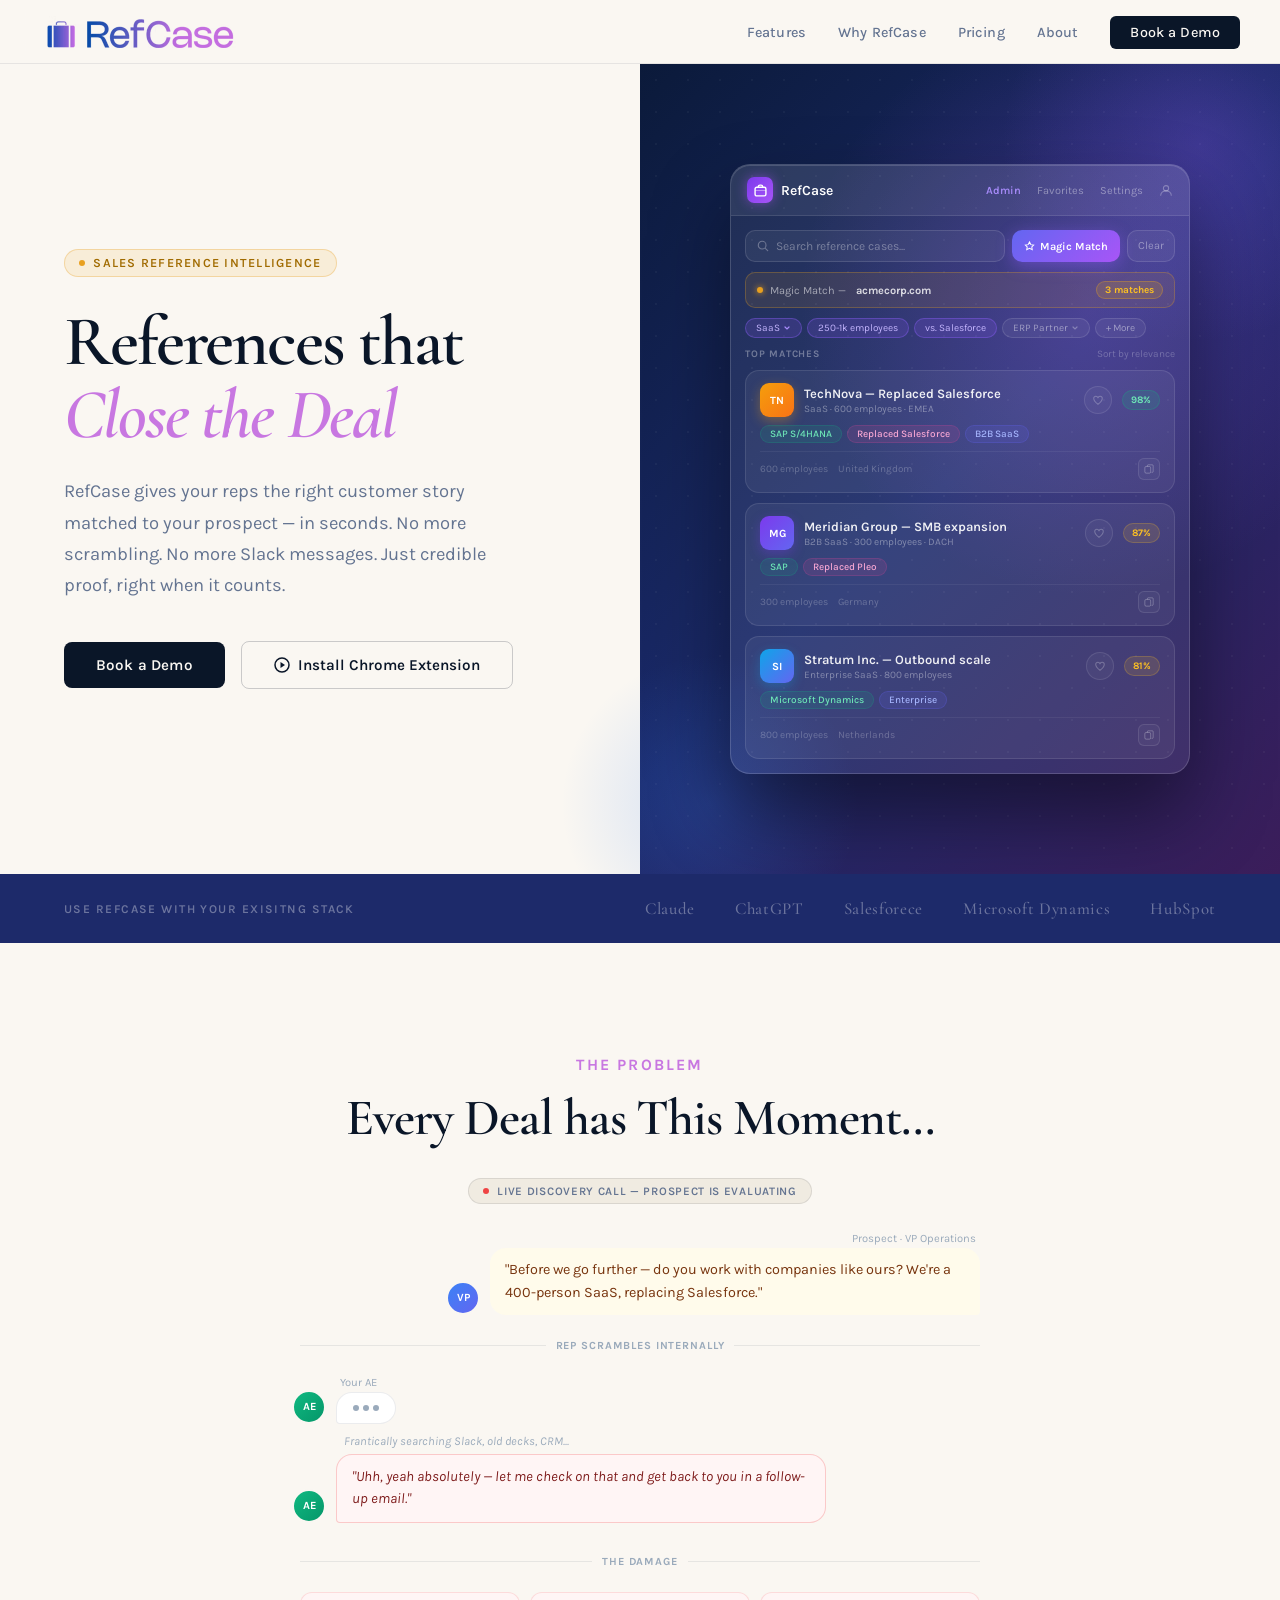
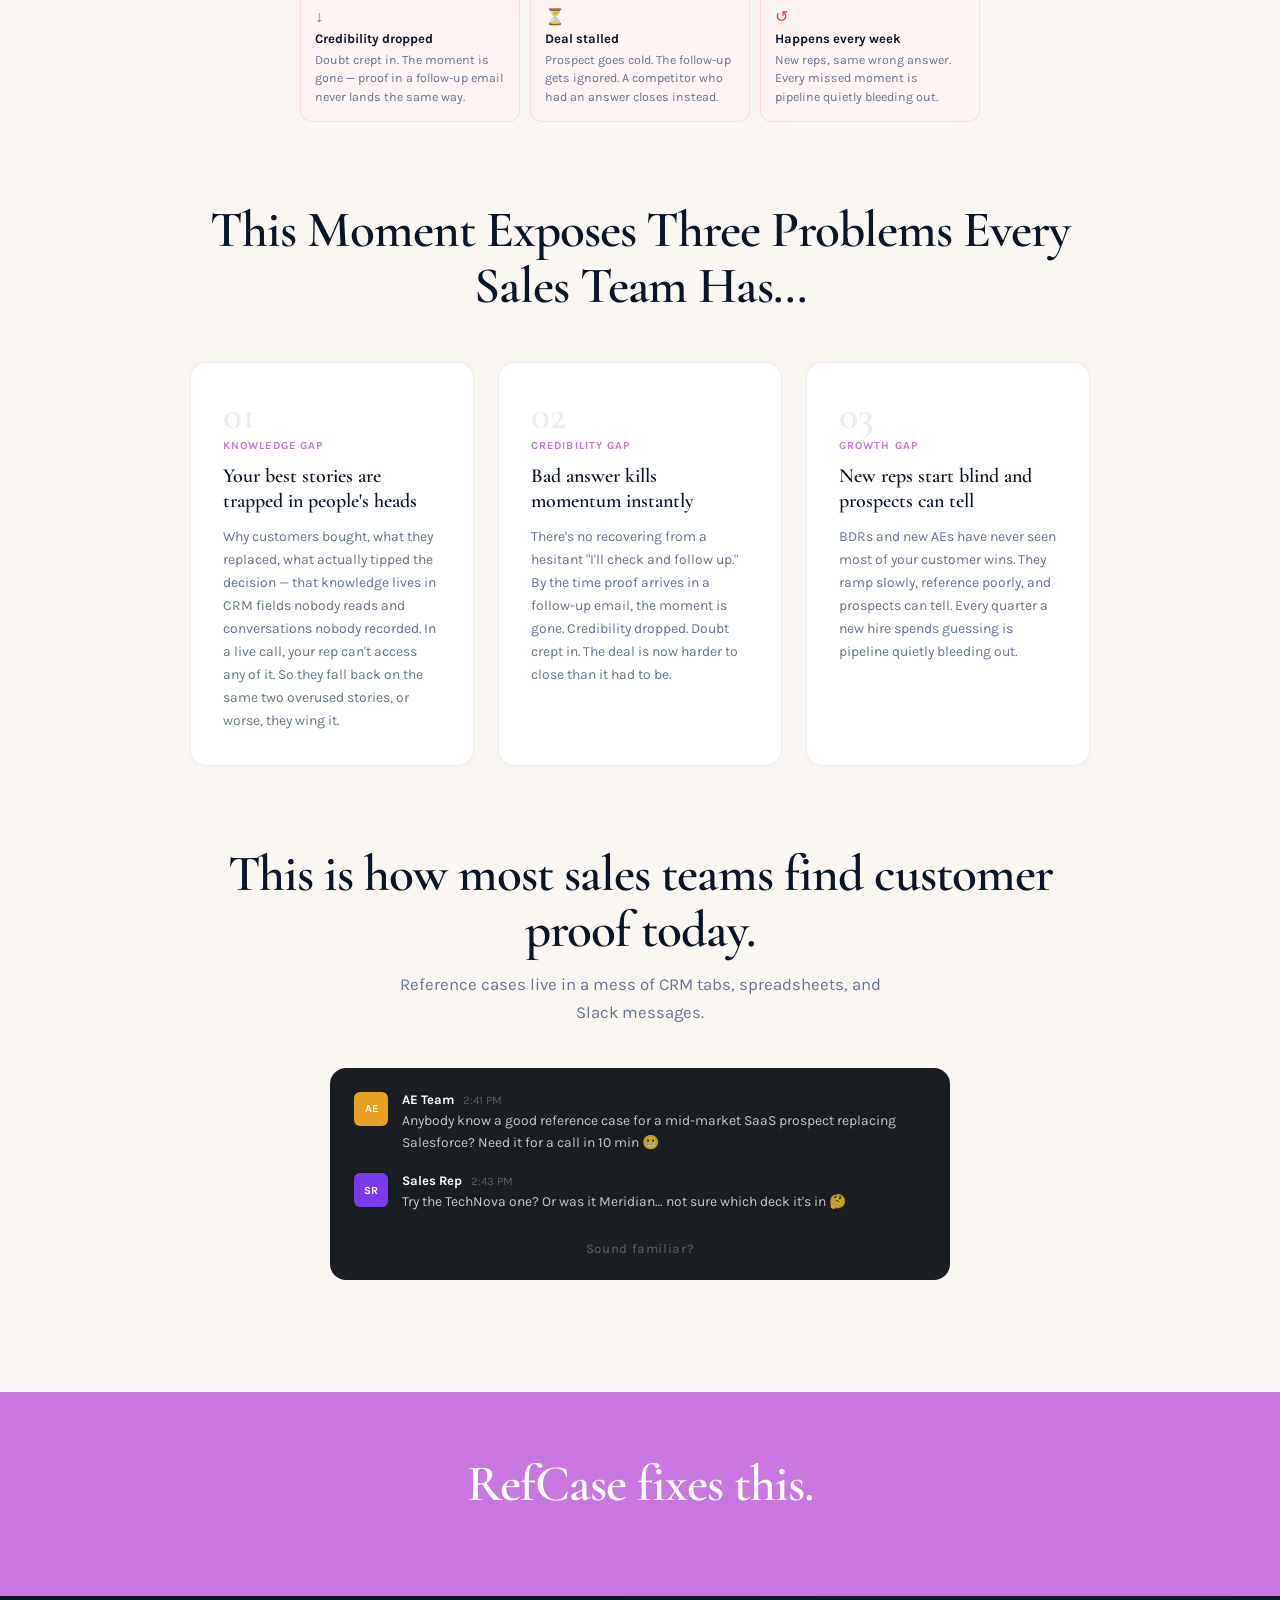
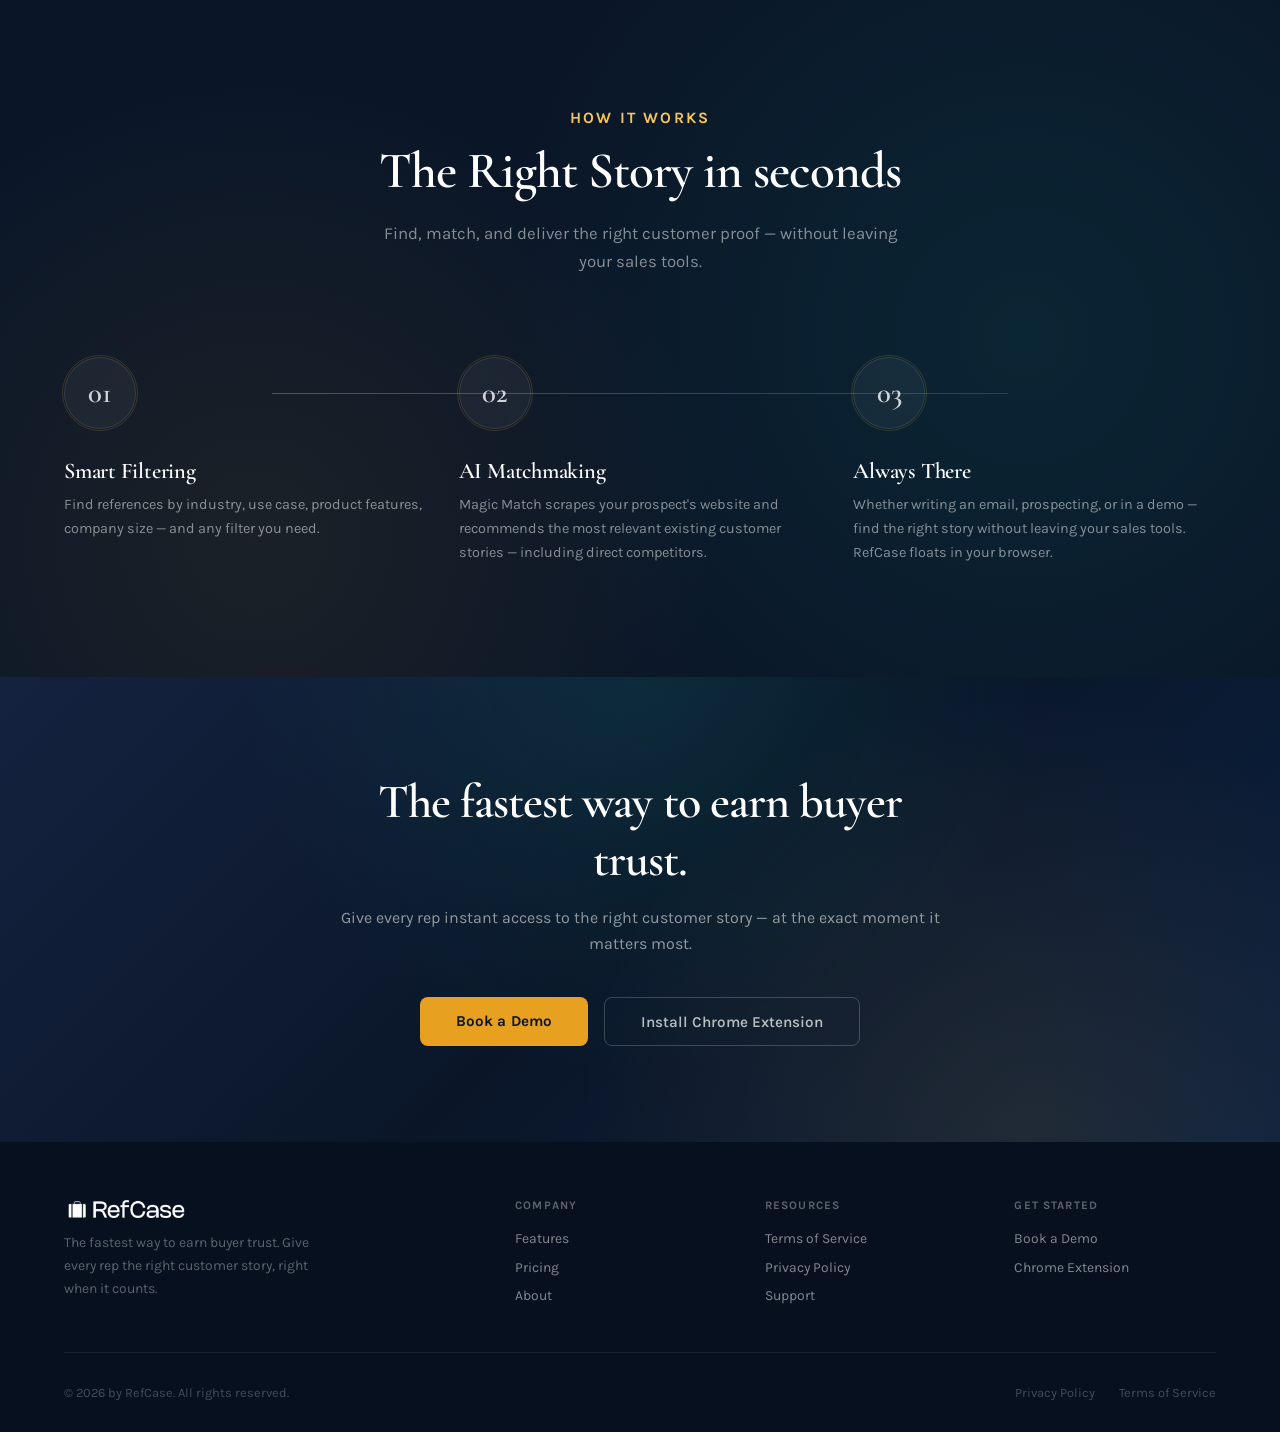
==== commit ffc53578: "Update index.html" ====
--- a/index.html
+++ b/index.html
@@ -22,7 +22,7 @@
       <li><a href="#how-it-works">Features</a></li>
       <li><a href="#problems">Why RefCase</a></li>
       <li><a href="https://www.refcase.io/pricing-plans/list">Pricing</a></li>
-      <li><a href="https://www.refcase.io/about-4">About</a></li>
+      <li><a href="https://refcase.github.io/refcase.io-website/about.html">About</a></li>
       <li><a href="https://www.refcase.io/contact-8" class="rc-nav-cta">Book a Demo</a></li>
     </ul>
   </nav>
--- a/styles.css
+++ b/styles.css
@@ -1094,6 +1094,12 @@
   display: flex;
   align-items: center;
   gap: 8px;
+}
+.rc-footer-logo-img {
+  height: 20px;
+  width: auto;
+  display: block;
+  filter: brightness(0) invert(1);
 }
 .rc-footer-logo-icon {
   width: 28px;
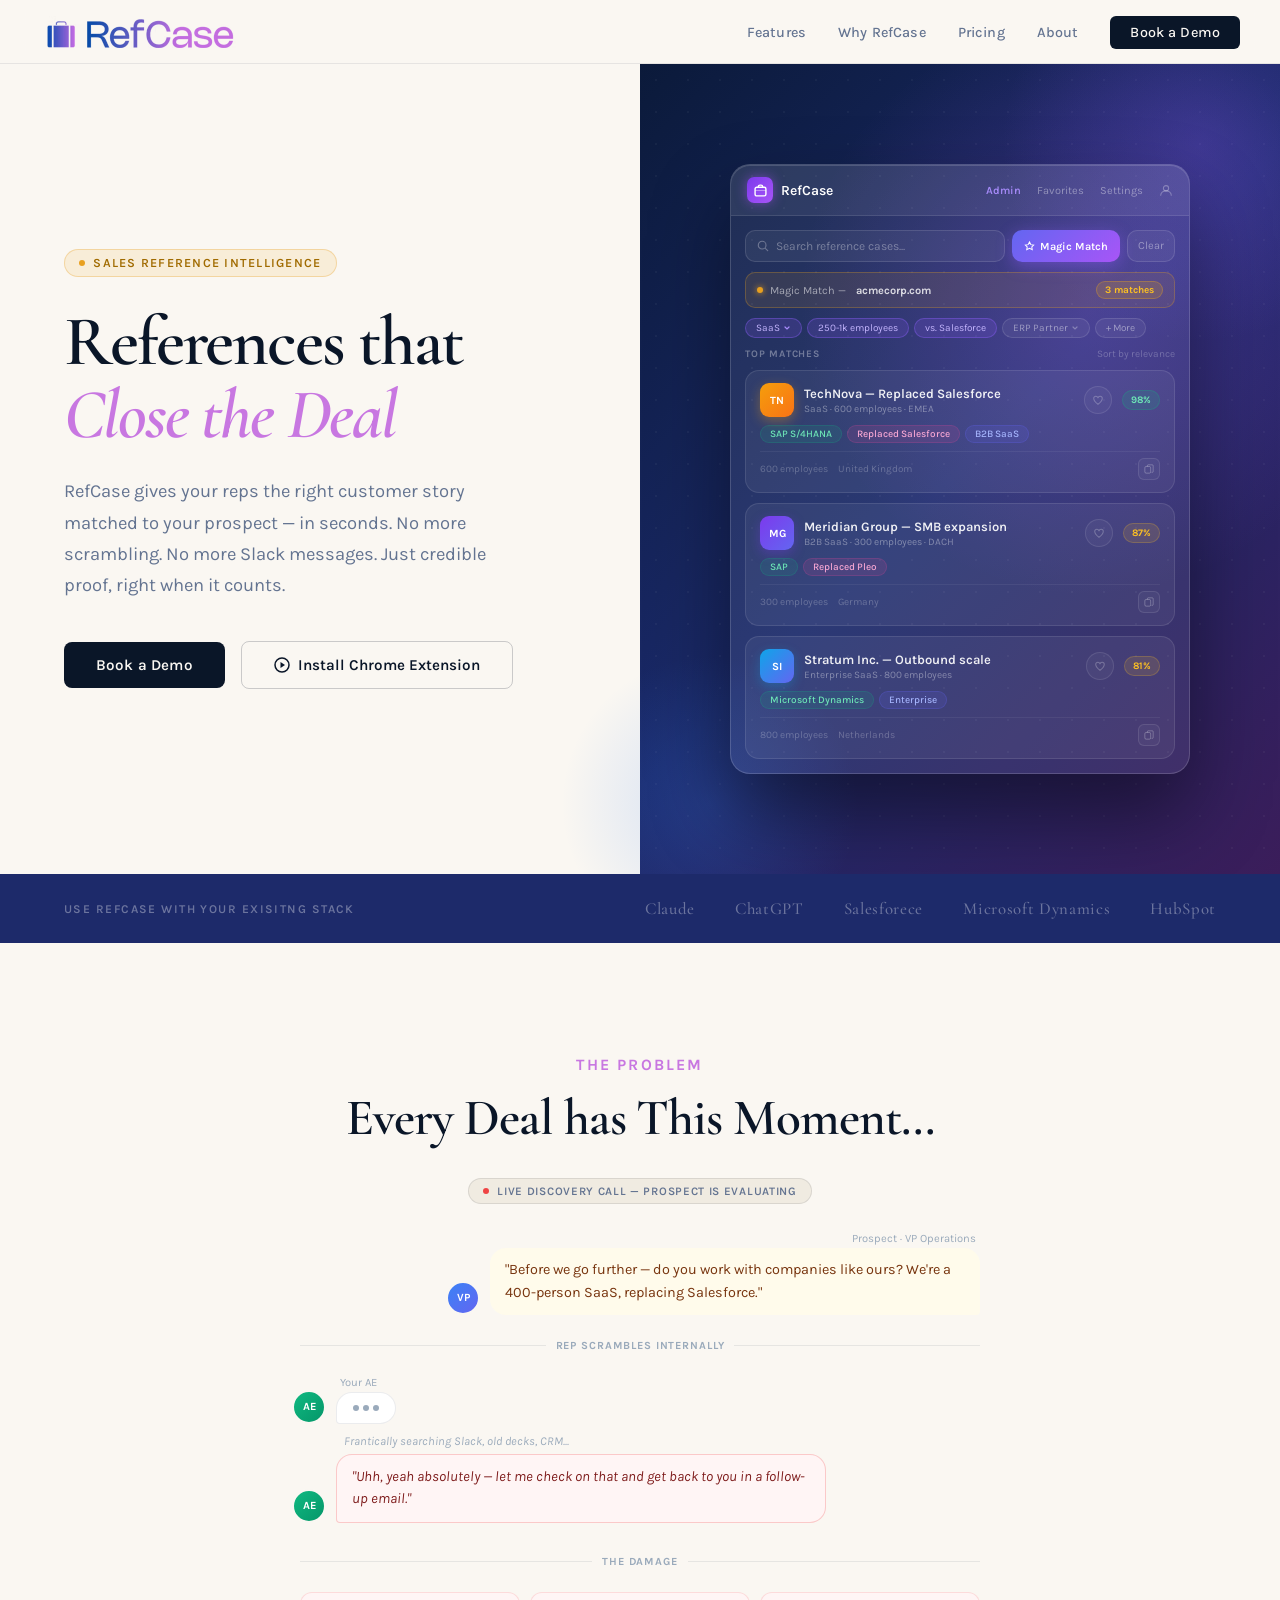
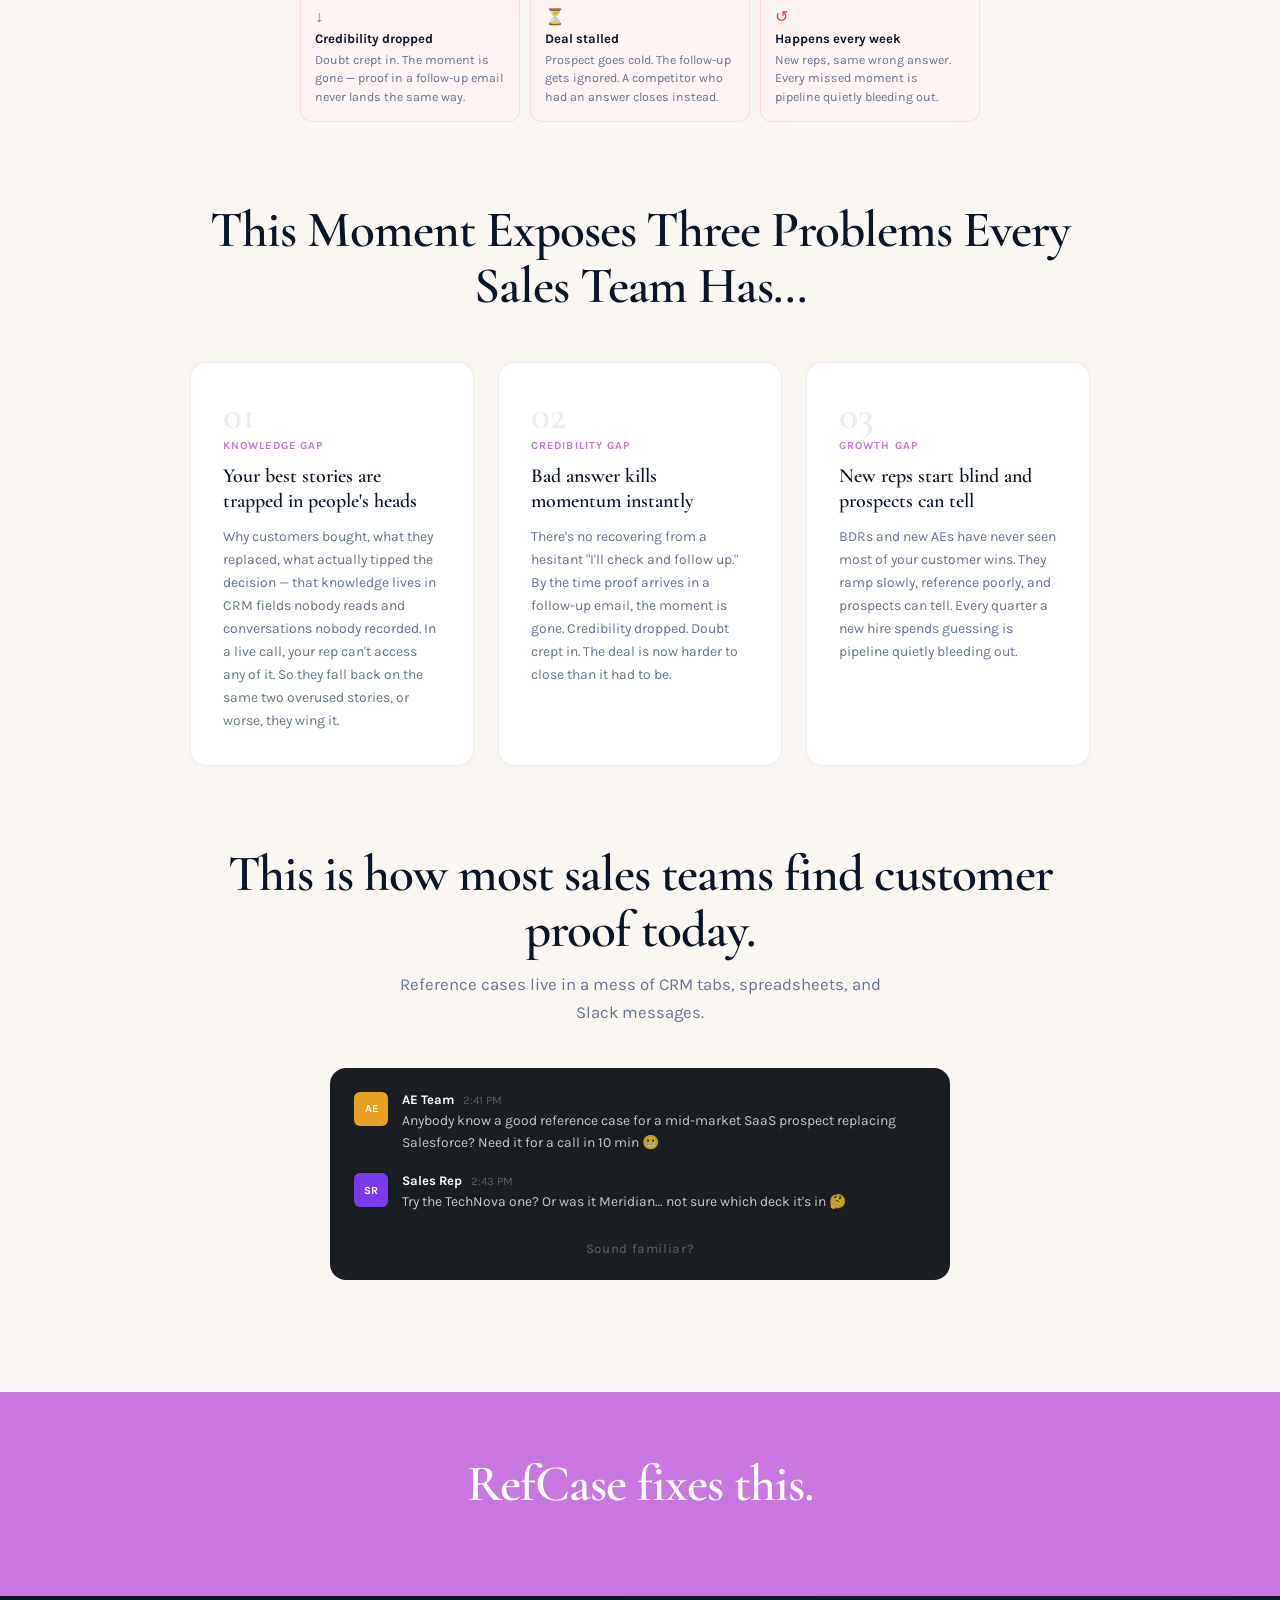
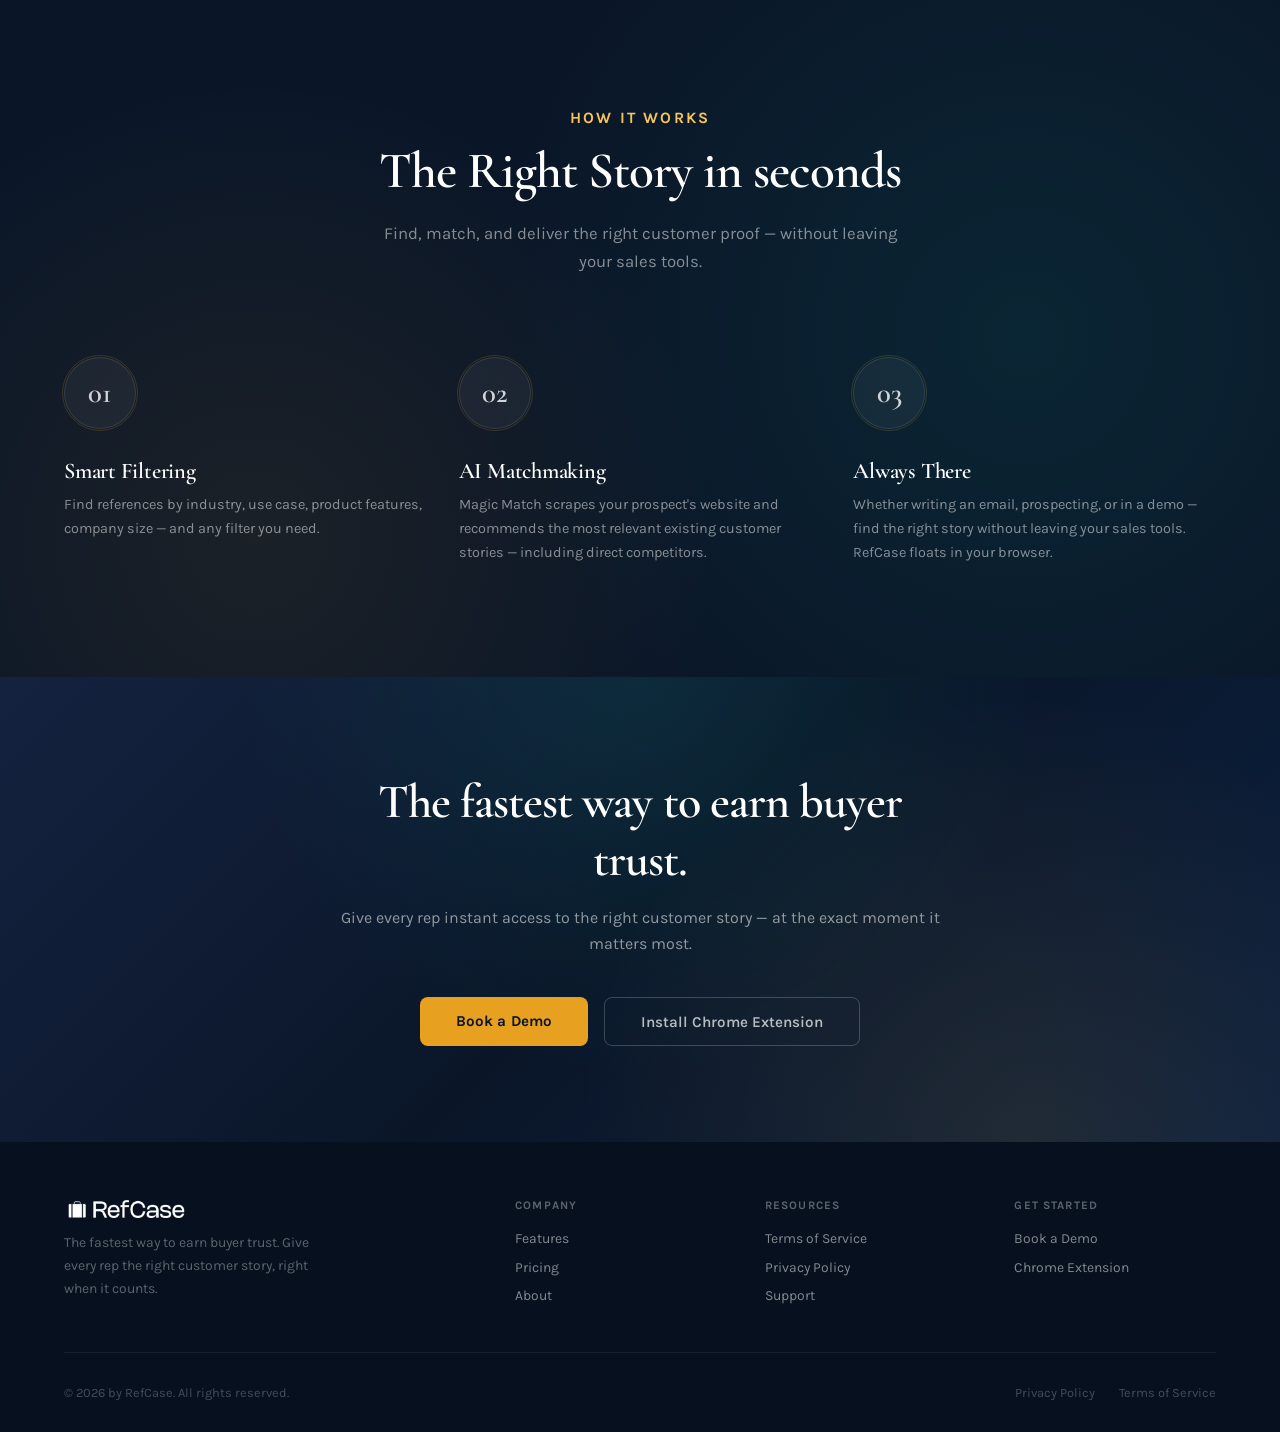
==== commit d21a4c4d: "Update index.html" ====
--- a/index.html
+++ b/index.html
@@ -23,7 +23,7 @@
       <li><a href="#problems">Why RefCase</a></li>
       <li><a href="https://www.refcase.io/pricing-plans/list">Pricing</a></li>
       <li><a href="https://refcase.github.io/refcase.io-website/about.html">About</a></li>
-      <li><a href="https://www.refcase.io/contact-8" class="rc-nav-cta">Book a Demo</a></li>
+      <li><a href="https://calendar.app.google/UWn4zX6W9Z71yL9AA" class="rc-nav-cta">Book a Demo</a></li>
     </ul>
   </nav>
 
@@ -418,7 +418,7 @@
       <div class="rc-footer-col">
         <h4>Get Started</h4>
         <ul>
-          <li><a href="https://www.refcase.io/contact-8">Book a Demo</a></li>
+          <li><a href="https://calendar.app.google/UWn4zX6W9Z71yL9AA">Book a Demo</a></li>
           <li><a href="https://chromewebstore.google.com/detail/refcase/ggefjeapiijanpcfjkcicklagkjidnmf">Chrome Extension</a></li>
         </ul>
       </div>
--- a/styles.css
+++ b/styles.css
@@ -823,14 +823,7 @@
   position: relative;
 }
 .rc-steps::before {
-  content: '';
-  position: absolute;
-  top: 36px;
-  left: calc(16.66% + 1rem);
-  right: calc(16.66% + 1rem);
-  height: 1px;
-  background: linear-gradient(90deg, rgba(232,160,32,0.4), rgba(13,148,136,0.4));
-  z-index: 0;
+  display: none;
 }
 .rc-step { position: relative; z-index: 1; }
 .rc-step-num {
